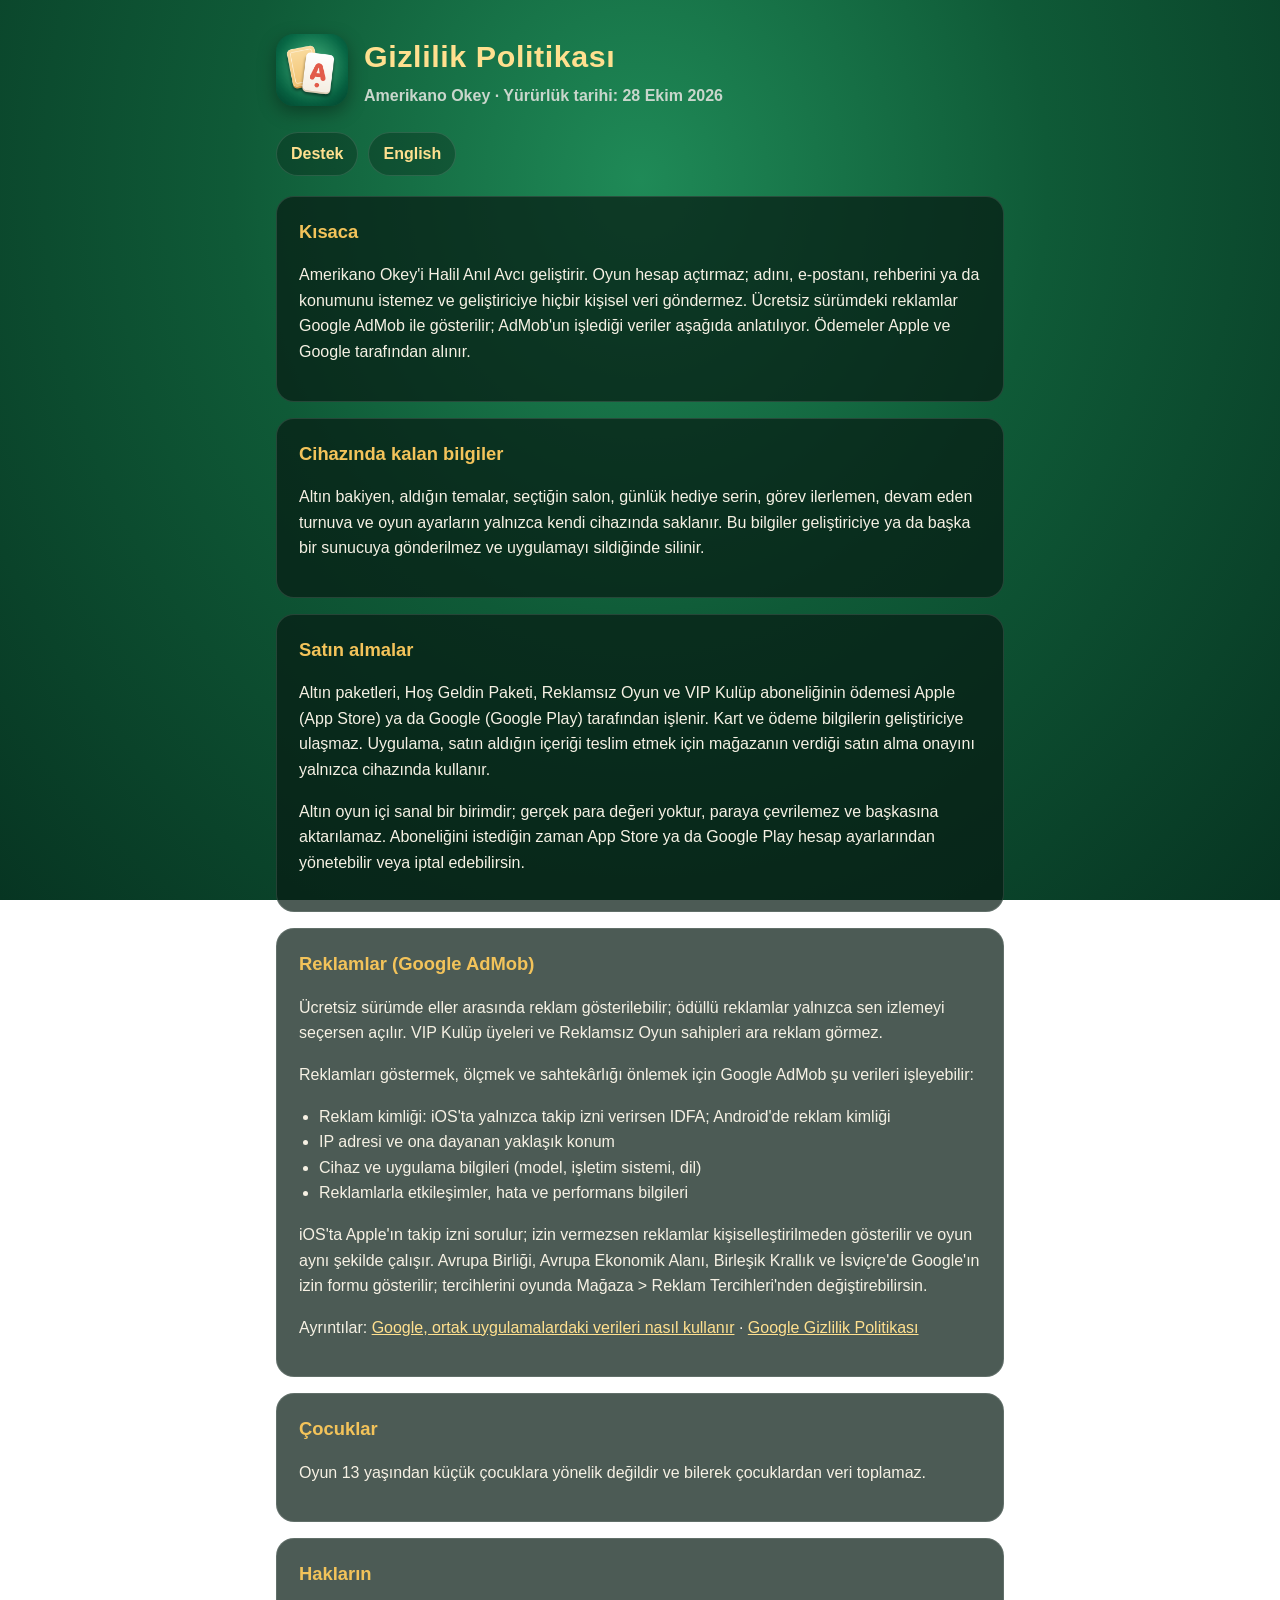
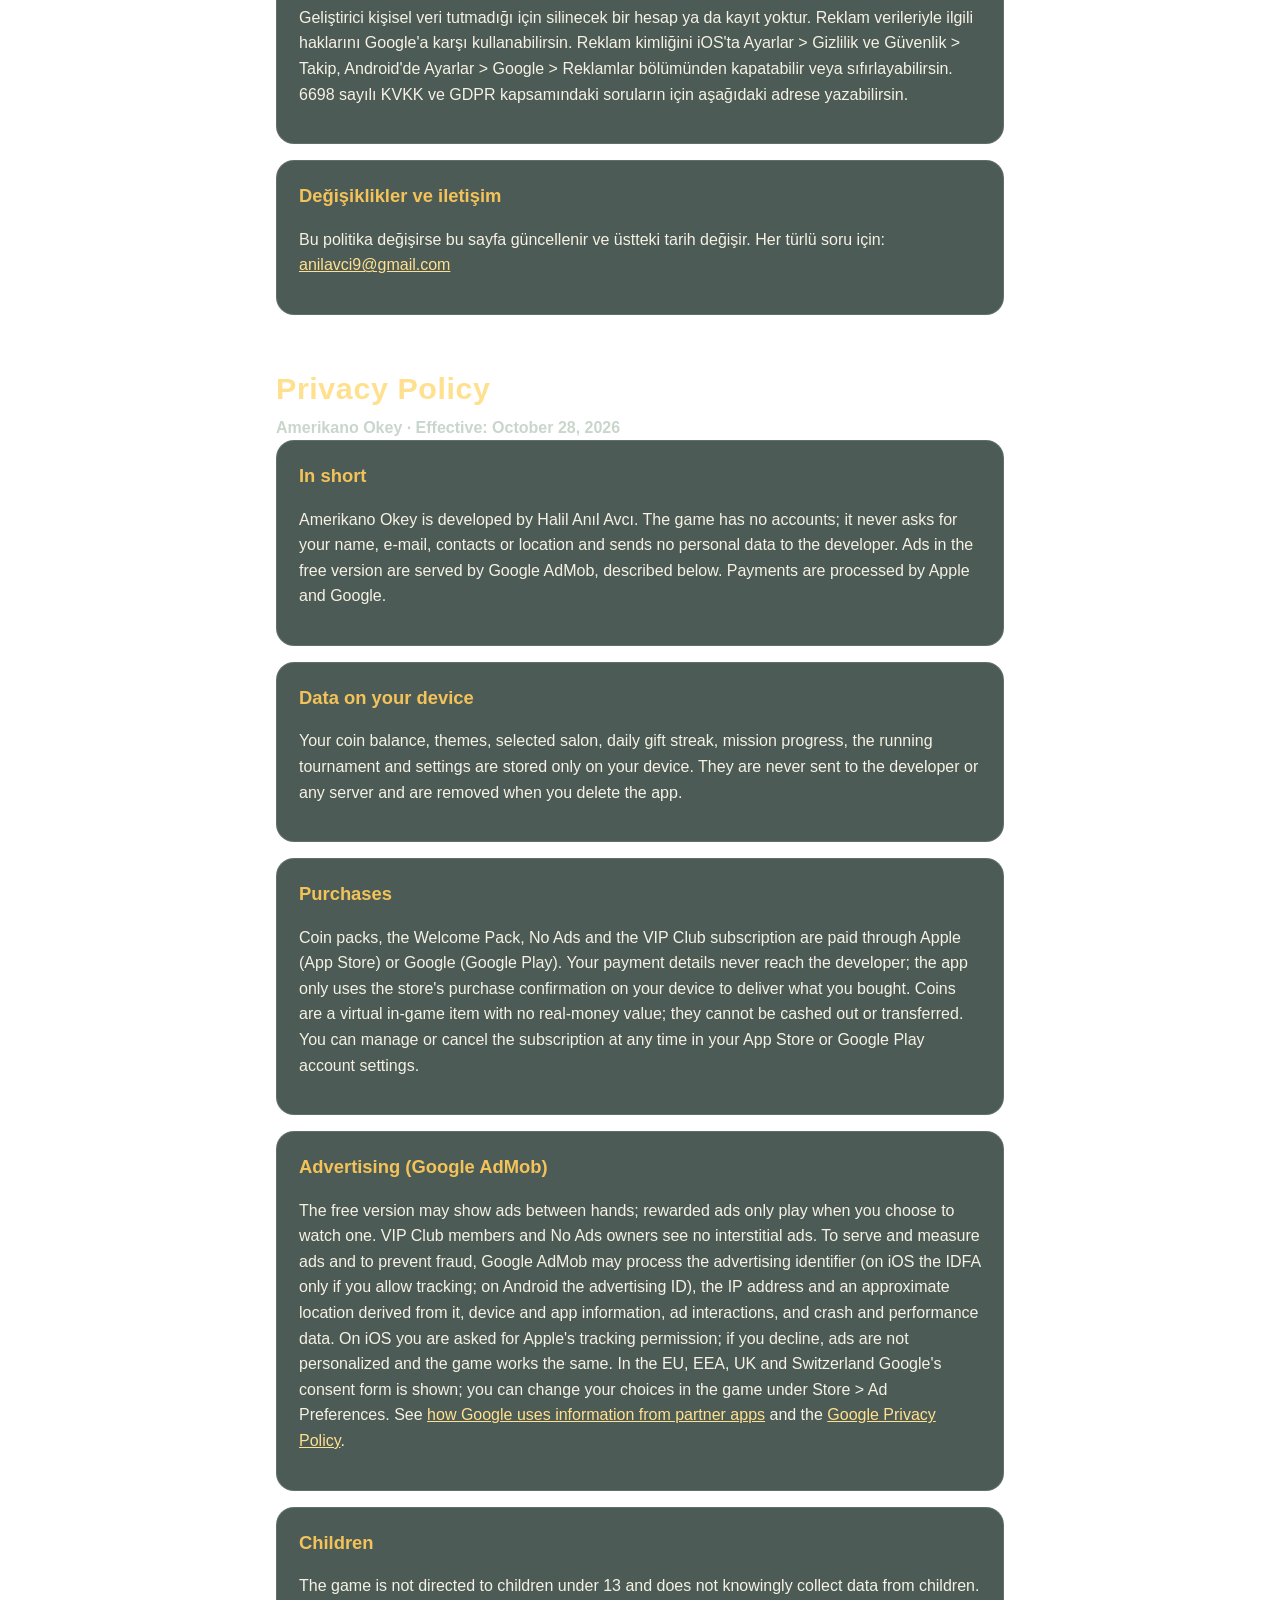
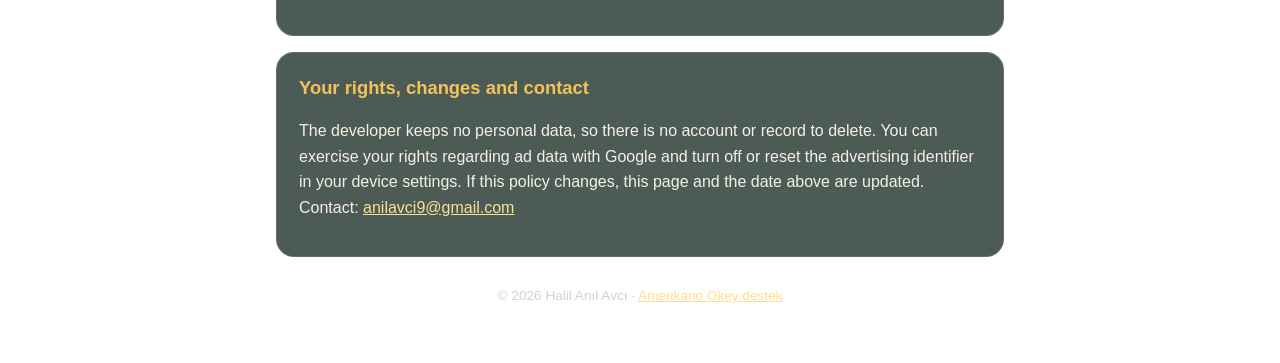
==== gizlilik.html @ 2de2b4db "Amerikano Okey destek ve gizlilik politikası sayfaları Co-Authored-By: Claude Opus 5.5 <noreply@anth" ====
<!doctype html>
<html lang="tr">
<head>
  <meta charset="utf-8">
  <meta name="viewport" content="width=device-width, initial-scale=1">
  <title>Amerikano Okey · Gizlilik Politikası</title>
  <meta name="description" content="Amerikano Okey gizlilik politikası: oyun kişisel veri toplamaz; reklamlar Google AdMob ile, ödemeler Apple ve Google ile.">
  <link rel="icon" href="icon.png">
  <link rel="stylesheet" href="style.css">
</head>
<body>
<main>
  <header>
    <img src="icon.png" alt="Amerikano Okey simgesi">
    <div>
      <h1>Gizlilik Politikası</h1>
      <p class="subtitle">Amerikano Okey · Yürürlük tarihi: 28 Ekim 2026</p>
    </div>
  </header>
  <nav>
    <a href="index.html">Destek</a>
    <a href="#english">English</a>
  </nav>

  <section>
    <h2>Kısaca</h2>
    <p>Amerikano Okey'i Halil Anıl Avcı geliştirir. Oyun hesap açtırmaz; adını, e-postanı, rehberini ya da konumunu istemez ve geliştiriciye hiçbir kişisel veri göndermez. Ücretsiz sürümdeki reklamlar Google AdMob ile gösterilir; AdMob'un işlediği veriler aşağıda anlatılıyor. Ödemeler Apple ve Google tarafından alınır.</p>
  </section>

  <section>
    <h2>Cihazında kalan bilgiler</h2>
    <p>Altın bakiyen, aldığın temalar, seçtiğin salon, günlük hediye serin, görev ilerlemen, devam eden turnuva ve oyun ayarların yalnızca kendi cihazında saklanır. Bu bilgiler geliştiriciye ya da başka bir sunucuya gönderilmez ve uygulamayı sildiğinde silinir.</p>
  </section>

  <section>
    <h2>Satın almalar</h2>
    <p>Altın paketleri, Hoş Geldin Paketi, Reklamsız Oyun ve VIP Kulüp aboneliğinin ödemesi Apple (App Store) ya da Google (Google Play) tarafından işlenir. Kart ve ödeme bilgilerin geliştiriciye ulaşmaz. Uygulama, satın aldığın içeriği teslim etmek için mağazanın verdiği satın alma onayını yalnızca cihazında kullanır.</p>
    <p>Altın oyun içi sanal bir birimdir; gerçek para değeri yoktur, paraya çevrilemez ve başkasına aktarılamaz. Aboneliğini istediğin zaman App Store ya da Google Play hesap ayarlarından yönetebilir veya iptal edebilirsin.</p>
  </section>

  <section>
    <h2>Reklamlar (Google AdMob)</h2>
    <p>Ücretsiz sürümde eller arasında reklam gösterilebilir; ödüllü reklamlar yalnızca sen izlemeyi seçersen açılır. VIP Kulüp üyeleri ve Reklamsız Oyun sahipleri ara reklam görmez.</p>
    <p>Reklamları göstermek, ölçmek ve sahtekârlığı önlemek için Google AdMob şu verileri işleyebilir:</p>
    <ul>
      <li>Reklam kimliği: iOS'ta yalnızca takip izni verirsen IDFA; Android'de reklam kimliği</li>
      <li>IP adresi ve ona dayanan yaklaşık konum</li>
      <li>Cihaz ve uygulama bilgileri (model, işletim sistemi, dil)</li>
      <li>Reklamlarla etkileşimler, hata ve performans bilgileri</li>
    </ul>
    <p>iOS'ta Apple'ın takip izni sorulur; izin vermezsen reklamlar kişiselleştirilmeden gösterilir ve oyun aynı şekilde çalışır. Avrupa Birliği, Avrupa Ekonomik Alanı, Birleşik Krallık ve İsviçre'de Google'ın izin formu gösterilir; tercihlerini oyunda Mağaza &gt; Reklam Tercihleri'nden değiştirebilirsin.</p>
    <p>Ayrıntılar: <a href="https://policies.google.com/technologies/partner-sites">Google, ortak uygulamalardaki verileri nasıl kullanır</a> · <a href="https://policies.google.com/privacy">Google Gizlilik Politikası</a></p>
  </section>

  <section>
    <h2>Çocuklar</h2>
    <p>Oyun 13 yaşından küçük çocuklara yönelik değildir ve bilerek çocuklardan veri toplamaz.</p>
  </section>

  <section>
    <h2>Hakların</h2>
    <p>Geliştirici kişisel veri tutmadığı için silinecek bir hesap ya da kayıt yoktur. Reklam verileriyle ilgili haklarını Google'a karşı kullanabilirsin. Reklam kimliğini iOS'ta Ayarlar &gt; Gizlilik ve Güvenlik &gt; Takip, Android'de Ayarlar &gt; Google &gt; Reklamlar bölümünden kapatabilir veya sıfırlayabilirsin. 6698 sayılı KVKK ve GDPR kapsamındaki soruların için aşağıdaki adrese yazabilirsin.</p>
  </section>

  <section>
    <h2>Değişiklikler ve iletişim</h2>
    <p>Bu politika değişirse bu sayfa güncellenir ve üstteki tarih değişir. Her türlü soru için: <a href="mailto:anilavci9@gmail.com">anilavci9@gmail.com</a></p>
  </section>

  <div class="lang" id="english">
    <h1>Privacy Policy</h1>
    <p class="subtitle">Amerikano Okey · Effective: October 28, 2026</p>

    <section>
      <h2>In short</h2>
      <p>Amerikano Okey is developed by Halil Anıl Avcı. The game has no accounts; it never asks for your name, e-mail, contacts or location and sends no personal data to the developer. Ads in the free version are served by Google AdMob, described below. Payments are processed by Apple and Google.</p>
    </section>
    <section>
      <h2>Data on your device</h2>
      <p>Your coin balance, themes, selected salon, daily gift streak, mission progress, the running tournament and settings are stored only on your device. They are never sent to the developer or any server and are removed when you delete the app.</p>
    </section>
    <section>
      <h2>Purchases</h2>
      <p>Coin packs, the Welcome Pack, No Ads and the VIP Club subscription are paid through Apple (App Store) or Google (Google Play). Your payment details never reach the developer; the app only uses the store's purchase confirmation on your device to deliver what you bought. Coins are a virtual in-game item with no real-money value; they cannot be cashed out or transferred. You can manage or cancel the subscription at any time in your App Store or Google Play account settings.</p>
    </section>
    <section>
      <h2>Advertising (Google AdMob)</h2>
      <p>The free version may show ads between hands; rewarded ads only play when you choose to watch one. VIP Club members and No Ads owners see no interstitial ads. To serve and measure ads and to prevent fraud, Google AdMob may process the advertising identifier (on iOS the IDFA only if you allow tracking; on Android the advertising ID), the IP address and an approximate location derived from it, device and app information, ad interactions, and crash and performance data. On iOS you are asked for Apple's tracking permission; if you decline, ads are not personalized and the game works the same. In the EU, EEA, UK and Switzerland Google's consent form is shown; you can change your choices in the game under Store &gt; Ad Preferences. See <a href="https://policies.google.com/technologies/partner-sites">how Google uses information from partner apps</a> and the <a href="https://policies.google.com/privacy">Google Privacy Policy</a>.</p>
    </section>
    <section>
      <h2>Children</h2>
      <p>The game is not directed to children under 13 and does not knowingly collect data from children.</p>
    </section>
    <section>
      <h2>Your rights, changes and contact</h2>
      <p>The developer keeps no personal data, so there is no account or record to delete. You can exercise your rights regarding ad data with Google and turn off or reset the advertising identifier in your device settings. If this policy changes, this page and the date above are updated. Contact: <a href="mailto:anilavci9@gmail.com">anilavci9@gmail.com</a></p>
    </section>
  </div>

  <footer>© 2026 Halil Anıl Avcı · <a href="index.html">Amerikano Okey destek</a></footer>
</main>
</body>
</html>
---- style.css ----
:root {
  --felt: #0f5a37;
  --felt-deep: #073522;
  --panel: rgba(8, 28, 20, 0.72);
  --line: rgba(255, 255, 255, 0.12);
  --text: #f6f1e4;
  --muted: #c9d6cc;
  --gold: #f3c35a;
  --gold-light: #ffe08f;
}

* { box-sizing: border-box; }

body {
  margin: 0;
  min-height: 100vh;
  font-family: "Nunito", -apple-system, BlinkMacSystemFont, "Segoe UI", Roboto, sans-serif;
  color: var(--text);
  background: radial-gradient(ellipse at 50% 20%, #1f8a57 0%, var(--felt) 45%, var(--felt-deep) 100%) fixed;
  line-height: 1.6;
}

main {
  max-width: 760px;
  margin: 0 auto;
  padding: 32px 16px 56px;
}

header {
  display: flex;
  align-items: center;
  gap: 16px;
  margin-bottom: 24px;
}

header img {
  width: 72px;
  height: 72px;
  border-radius: 18px;
  box-shadow: 0 6px 18px rgba(0, 0, 0, 0.35);
}

h1 {
  margin: 0;
  font-size: 1.9rem;
  font-weight: 900;
  color: var(--gold-light);
  letter-spacing: 0.02em;
}

.subtitle {
  margin: 2px 0 0;
  color: var(--muted);
  font-weight: 600;
}

section {
  background: var(--panel);
  border: 1px solid var(--line);
  border-radius: 18px;
  padding: 20px 22px;
  margin-bottom: 16px;
}

h2 {
  margin: 0 0 8px;
  font-size: 1.15rem;
  font-weight: 800;
  color: var(--gold);
}

h3 {
  margin: 16px 0 4px;
  font-size: 1rem;
  font-weight: 800;
}

p, li { color: var(--text); }
.muted { color: var(--muted); font-size: 0.92rem; }
ul { padding-left: 20px; margin: 6px 0; }

a { color: var(--gold-light); }
a:hover { color: #fff; }

nav {
  display: flex;
  flex-wrap: wrap;
  gap: 10px;
  margin: 8px 0 20px;
}

nav a {
  text-decoration: none;
  font-weight: 800;
  padding: 8px 14px;
  border-radius: 999px;
  border: 1px solid var(--line);
  background: rgba(0, 0, 0, 0.25);
}

.lang {
  border-top: 1px solid var(--line);
  margin-top: 28px;
  padding-top: 20px;
}

footer {
  text-align: center;
  color: var(--muted);
  font-size: 0.85rem;
  margin-top: 28px;
}
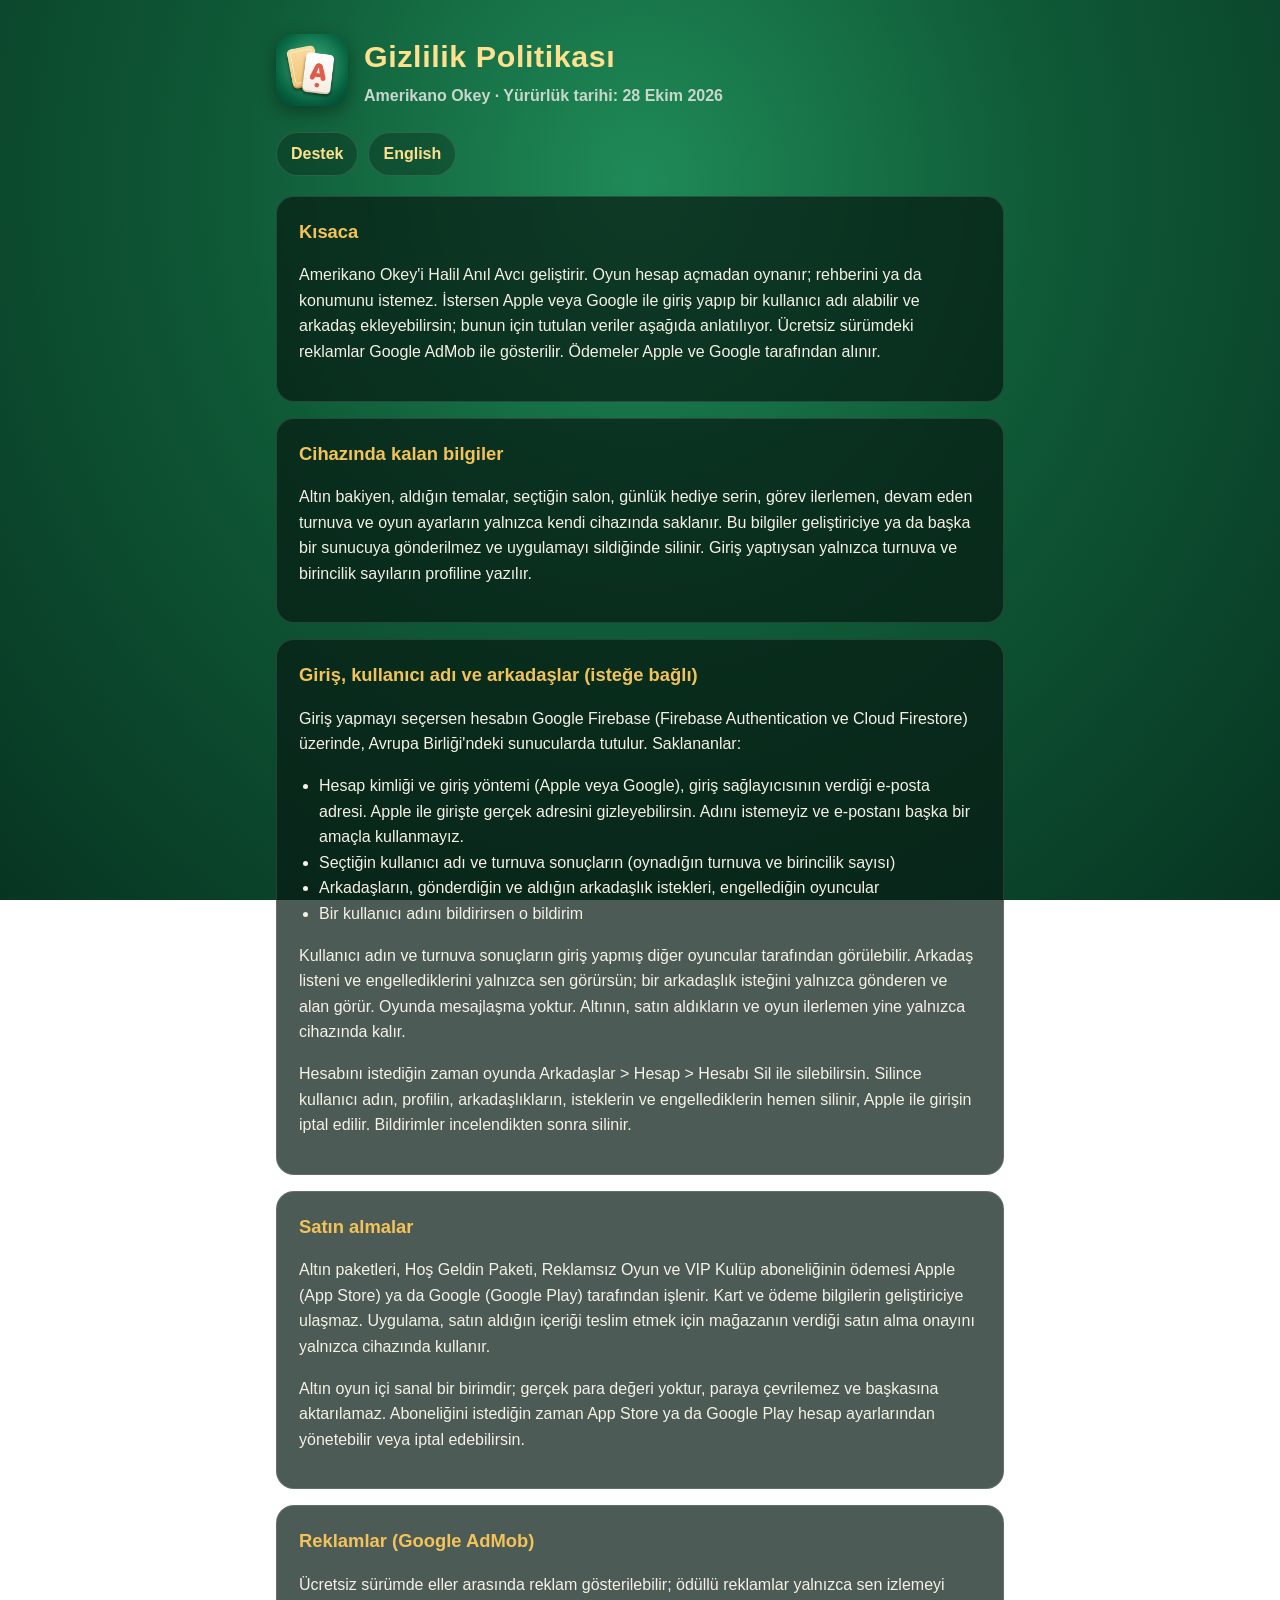
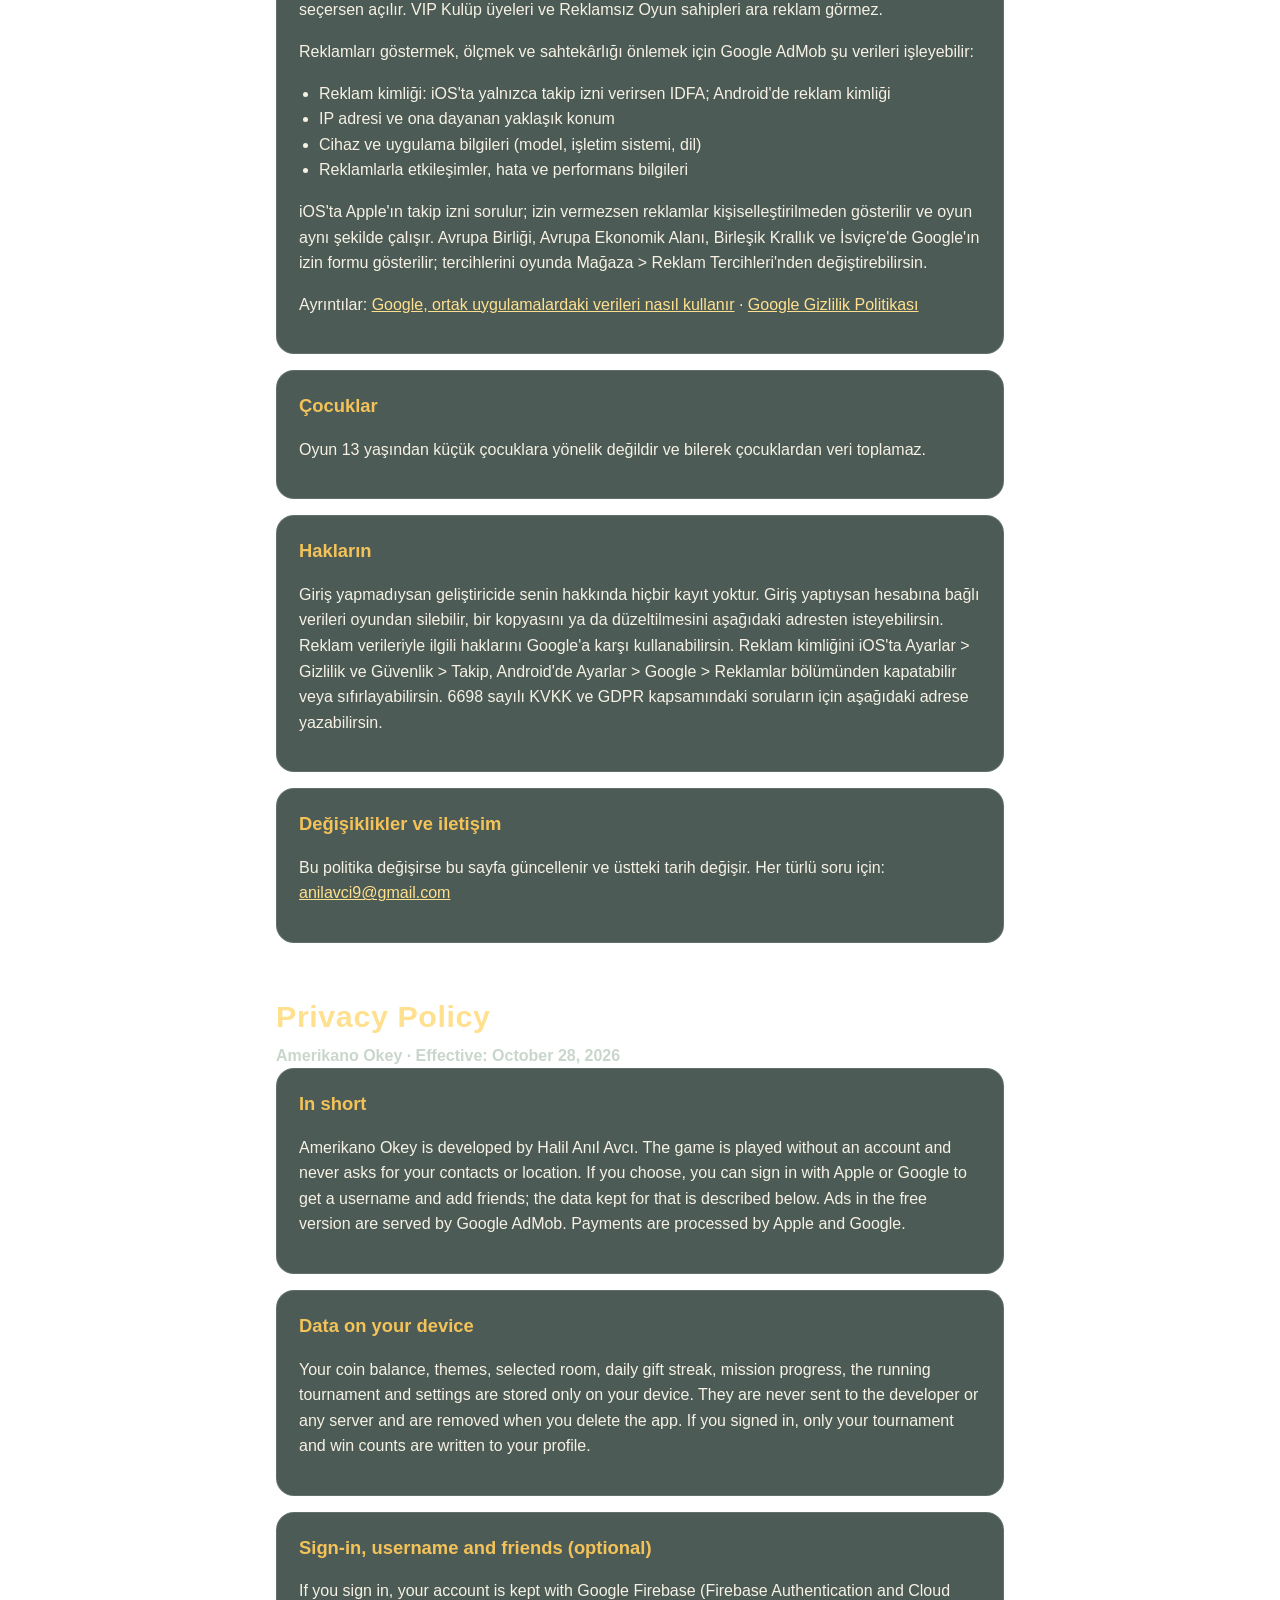
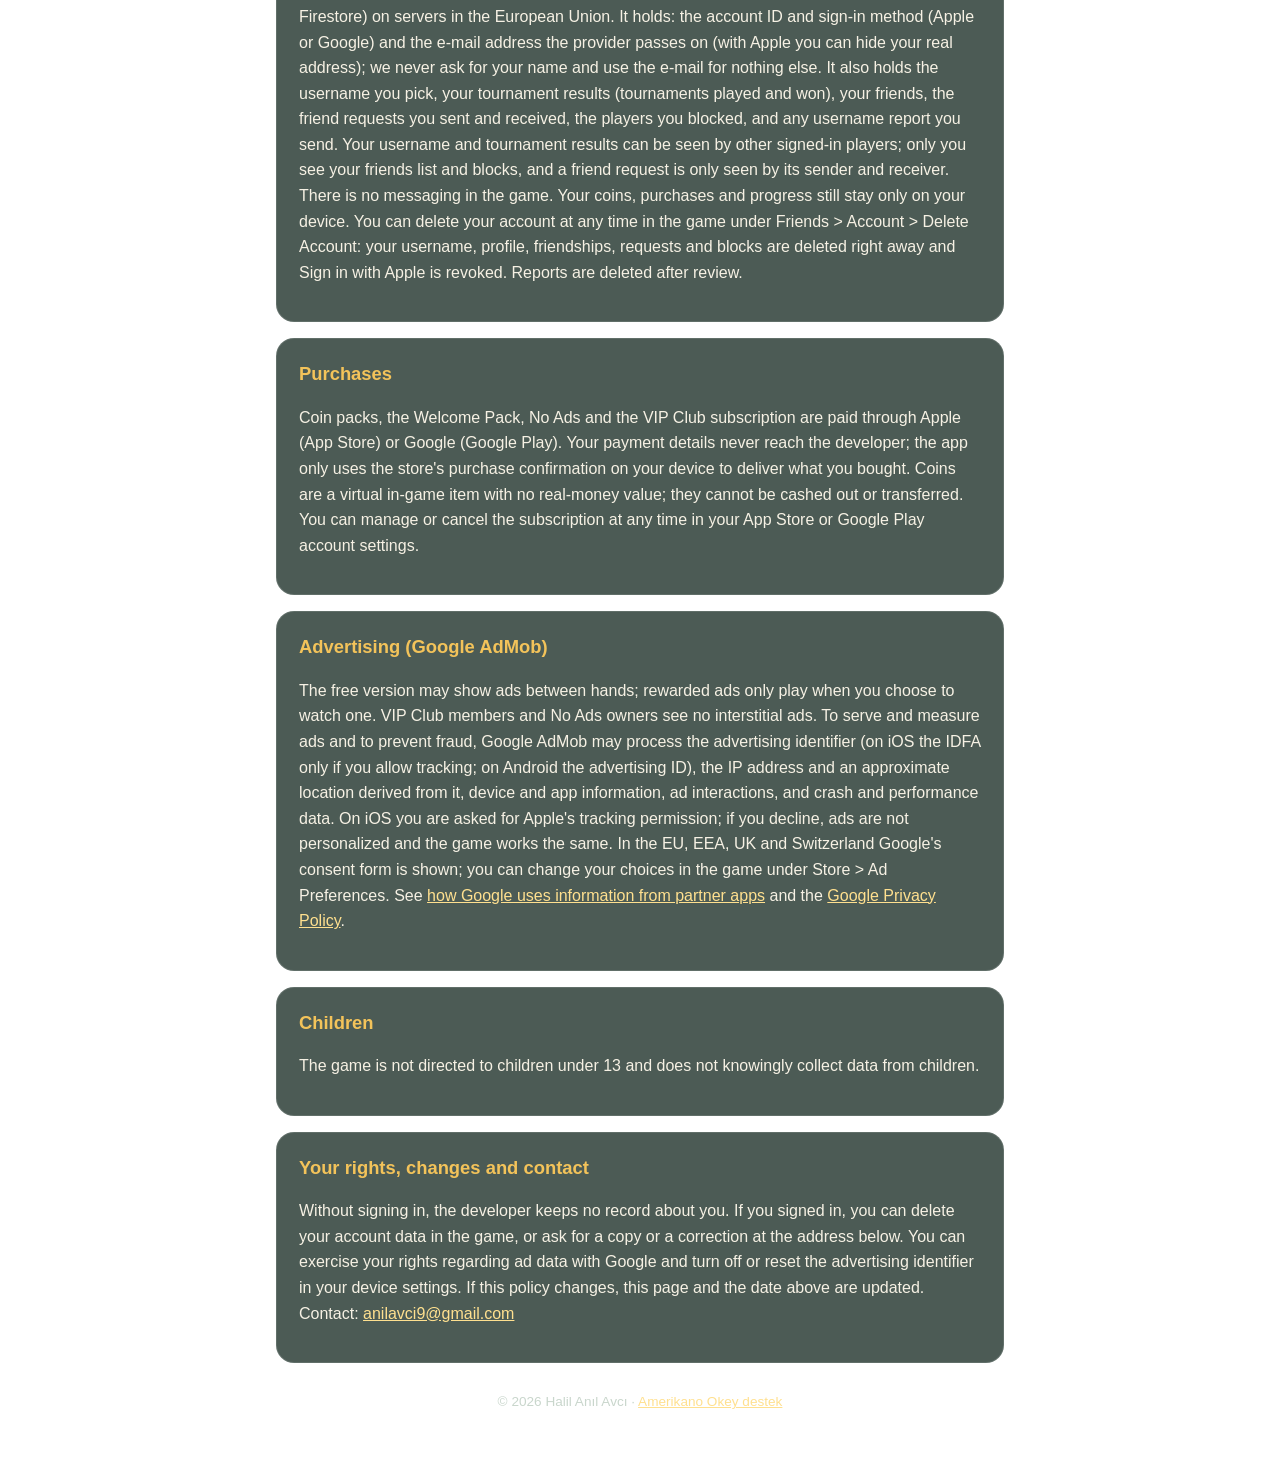
==== commit 8d69151a: "Describe optional sign-in, usernames and friends The game now offers optional Apple/Google sign-in f" ====
--- a/gizlilik.html
+++ b/gizlilik.html
@@ -4,7 +4,7 @@
   <meta charset="utf-8">
   <meta name="viewport" content="width=device-width, initial-scale=1">
   <title>Amerikano Okey · Gizlilik Politikası</title>
-  <meta name="description" content="Amerikano Okey gizlilik politikası: oyun kişisel veri toplamaz; reklamlar Google AdMob ile, ödemeler Apple ve Google ile.">
+  <meta name="description" content="Amerikano Okey gizlilik politikası: oyun hesapsız oynanır; isteğe bağlı giriş, kullanıcı adı ve arkadaş listesi Google Firebase ile; reklamlar Google AdMob ile, ödemeler Apple ve Google ile.">
   <link rel="icon" href="icon.png">
   <link rel="stylesheet" href="style.css">
 </head>
@@ -24,12 +24,25 @@
 
   <section>
     <h2>Kısaca</h2>
-    <p>Amerikano Okey'i Halil Anıl Avcı geliştirir. Oyun hesap açtırmaz; adını, e-postanı, rehberini ya da konumunu istemez ve geliştiriciye hiçbir kişisel veri göndermez. Ücretsiz sürümdeki reklamlar Google AdMob ile gösterilir; AdMob'un işlediği veriler aşağıda anlatılıyor. Ödemeler Apple ve Google tarafından alınır.</p>
+    <p>Amerikano Okey'i Halil Anıl Avcı geliştirir. Oyun hesap açmadan oynanır; rehberini ya da konumunu istemez. İstersen Apple veya Google ile giriş yapıp bir kullanıcı adı alabilir ve arkadaş ekleyebilirsin; bunun için tutulan veriler aşağıda anlatılıyor. Ücretsiz sürümdeki reklamlar Google AdMob ile gösterilir. Ödemeler Apple ve Google tarafından alınır.</p>
   </section>
 
   <section>
     <h2>Cihazında kalan bilgiler</h2>
-    <p>Altın bakiyen, aldığın temalar, seçtiğin salon, günlük hediye serin, görev ilerlemen, devam eden turnuva ve oyun ayarların yalnızca kendi cihazında saklanır. Bu bilgiler geliştiriciye ya da başka bir sunucuya gönderilmez ve uygulamayı sildiğinde silinir.</p>
+    <p>Altın bakiyen, aldığın temalar, seçtiğin salon, günlük hediye serin, görev ilerlemen, devam eden turnuva ve oyun ayarların yalnızca kendi cihazında saklanır. Bu bilgiler geliştiriciye ya da başka bir sunucuya gönderilmez ve uygulamayı sildiğinde silinir. Giriş yaptıysan yalnızca turnuva ve birincilik sayıların profiline yazılır.</p>
+  </section>
+
+  <section>
+    <h2>Giriş, kullanıcı adı ve arkadaşlar (isteğe bağlı)</h2>
+    <p>Giriş yapmayı seçersen hesabın Google Firebase (Firebase Authentication ve Cloud Firestore) üzerinde, Avrupa Birliği'ndeki sunucularda tutulur. Saklananlar:</p>
+    <ul>
+      <li>Hesap kimliği ve giriş yöntemi (Apple veya Google), giriş sağlayıcısının verdiği e-posta adresi. Apple ile girişte gerçek adresini gizleyebilirsin. Adını istemeyiz ve e-postanı başka bir amaçla kullanmayız.</li>
+      <li>Seçtiğin kullanıcı adı ve turnuva sonuçların (oynadığın turnuva ve birincilik sayısı)</li>
+      <li>Arkadaşların, gönderdiğin ve aldığın arkadaşlık istekleri, engellediğin oyuncular</li>
+      <li>Bir kullanıcı adını bildirirsen o bildirim</li>
+    </ul>
+    <p>Kullanıcı adın ve turnuva sonuçların giriş yapmış diğer oyuncular tarafından görülebilir. Arkadaş listeni ve engellediklerini yalnızca sen görürsün; bir arkadaşlık isteğini yalnızca gönderen ve alan görür. Oyunda mesajlaşma yoktur. Altının, satın aldıkların ve oyun ilerlemen yine yalnızca cihazında kalır.</p>
+    <p>Hesabını istediğin zaman oyunda Arkadaşlar &gt; Hesap &gt; Hesabı Sil ile silebilirsin. Silince kullanıcı adın, profilin, arkadaşlıkların, isteklerin ve engellediklerin hemen silinir, Apple ile girişin iptal edilir. Bildirimler incelendikten sonra silinir.</p>
   </section>
 
   <section>
@@ -59,7 +72,7 @@
 
   <section>
     <h2>Hakların</h2>
-    <p>Geliştirici kişisel veri tutmadığı için silinecek bir hesap ya da kayıt yoktur. Reklam verileriyle ilgili haklarını Google'a karşı kullanabilirsin. Reklam kimliğini iOS'ta Ayarlar &gt; Gizlilik ve Güvenlik &gt; Takip, Android'de Ayarlar &gt; Google &gt; Reklamlar bölümünden kapatabilir veya sıfırlayabilirsin. 6698 sayılı KVKK ve GDPR kapsamındaki soruların için aşağıdaki adrese yazabilirsin.</p>
+    <p>Giriş yapmadıysan geliştiricide senin hakkında hiçbir kayıt yoktur. Giriş yaptıysan hesabına bağlı verileri oyundan silebilir, bir kopyasını ya da düzeltilmesini aşağıdaki adresten isteyebilirsin. Reklam verileriyle ilgili haklarını Google'a karşı kullanabilirsin. Reklam kimliğini iOS'ta Ayarlar &gt; Gizlilik ve Güvenlik &gt; Takip, Android'de Ayarlar &gt; Google &gt; Reklamlar bölümünden kapatabilir veya sıfırlayabilirsin. 6698 sayılı KVKK ve GDPR kapsamındaki soruların için aşağıdaki adrese yazabilirsin.</p>
   </section>
 
   <section>
@@ -73,11 +86,15 @@
 
     <section>
       <h2>In short</h2>
-      <p>Amerikano Okey is developed by Halil Anıl Avcı. The game has no accounts; it never asks for your name, e-mail, contacts or location and sends no personal data to the developer. Ads in the free version are served by Google AdMob, described below. Payments are processed by Apple and Google.</p>
+      <p>Amerikano Okey is developed by Halil Anıl Avcı. The game is played without an account and never asks for your contacts or location. If you choose, you can sign in with Apple or Google to get a username and add friends; the data kept for that is described below. Ads in the free version are served by Google AdMob. Payments are processed by Apple and Google.</p>
     </section>
     <section>
       <h2>Data on your device</h2>
-      <p>Your coin balance, themes, selected salon, daily gift streak, mission progress, the running tournament and settings are stored only on your device. They are never sent to the developer or any server and are removed when you delete the app.</p>
+      <p>Your coin balance, themes, selected room, daily gift streak, mission progress, the running tournament and settings are stored only on your device. They are never sent to the developer or any server and are removed when you delete the app. If you signed in, only your tournament and win counts are written to your profile.</p>
+    </section>
+    <section>
+      <h2>Sign-in, username and friends (optional)</h2>
+      <p>If you sign in, your account is kept with Google Firebase (Firebase Authentication and Cloud Firestore) on servers in the European Union. It holds: the account ID and sign-in method (Apple or Google) and the e-mail address the provider passes on (with Apple you can hide your real address); we never ask for your name and use the e-mail for nothing else. It also holds the username you pick, your tournament results (tournaments played and won), your friends, the friend requests you sent and received, the players you blocked, and any username report you send. Your username and tournament results can be seen by other signed-in players; only you see your friends list and blocks, and a friend request is only seen by its sender and receiver. There is no messaging in the game. Your coins, purchases and progress still stay only on your device. You can delete your account at any time in the game under Friends &gt; Account &gt; Delete Account: your username, profile, friendships, requests and blocks are deleted right away and Sign in with Apple is revoked. Reports are deleted after review.</p>
     </section>
     <section>
       <h2>Purchases</h2>
@@ -93,7 +110,7 @@
     </section>
     <section>
       <h2>Your rights, changes and contact</h2>
-      <p>The developer keeps no personal data, so there is no account or record to delete. You can exercise your rights regarding ad data with Google and turn off or reset the advertising identifier in your device settings. If this policy changes, this page and the date above are updated. Contact: <a href="mailto:anilavci9@gmail.com">anilavci9@gmail.com</a></p>
+      <p>Without signing in, the developer keeps no record about you. If you signed in, you can delete your account data in the game, or ask for a copy or a correction at the address below. You can exercise your rights regarding ad data with Google and turn off or reset the advertising identifier in your device settings. If this policy changes, this page and the date above are updated. Contact: <a href="mailto:anilavci9@gmail.com">anilavci9@gmail.com</a></p>
     </section>
   </div>
 
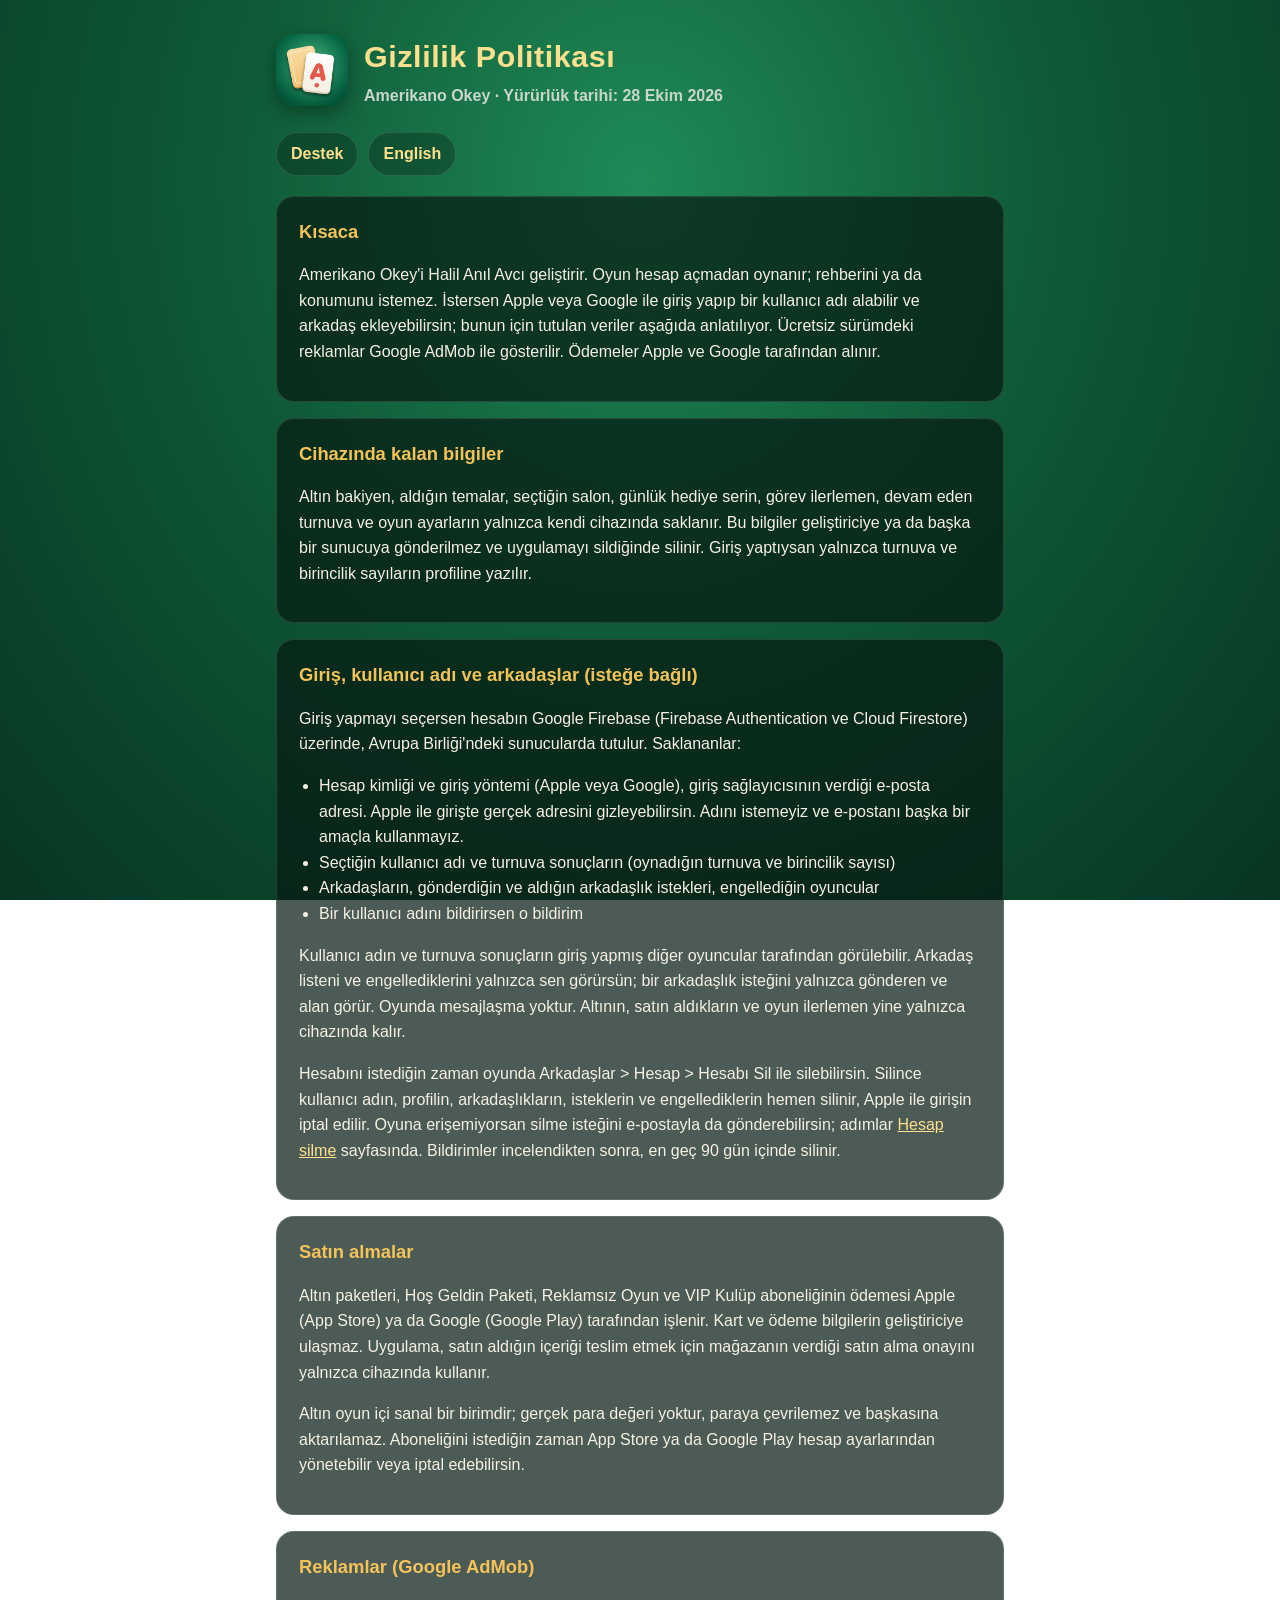
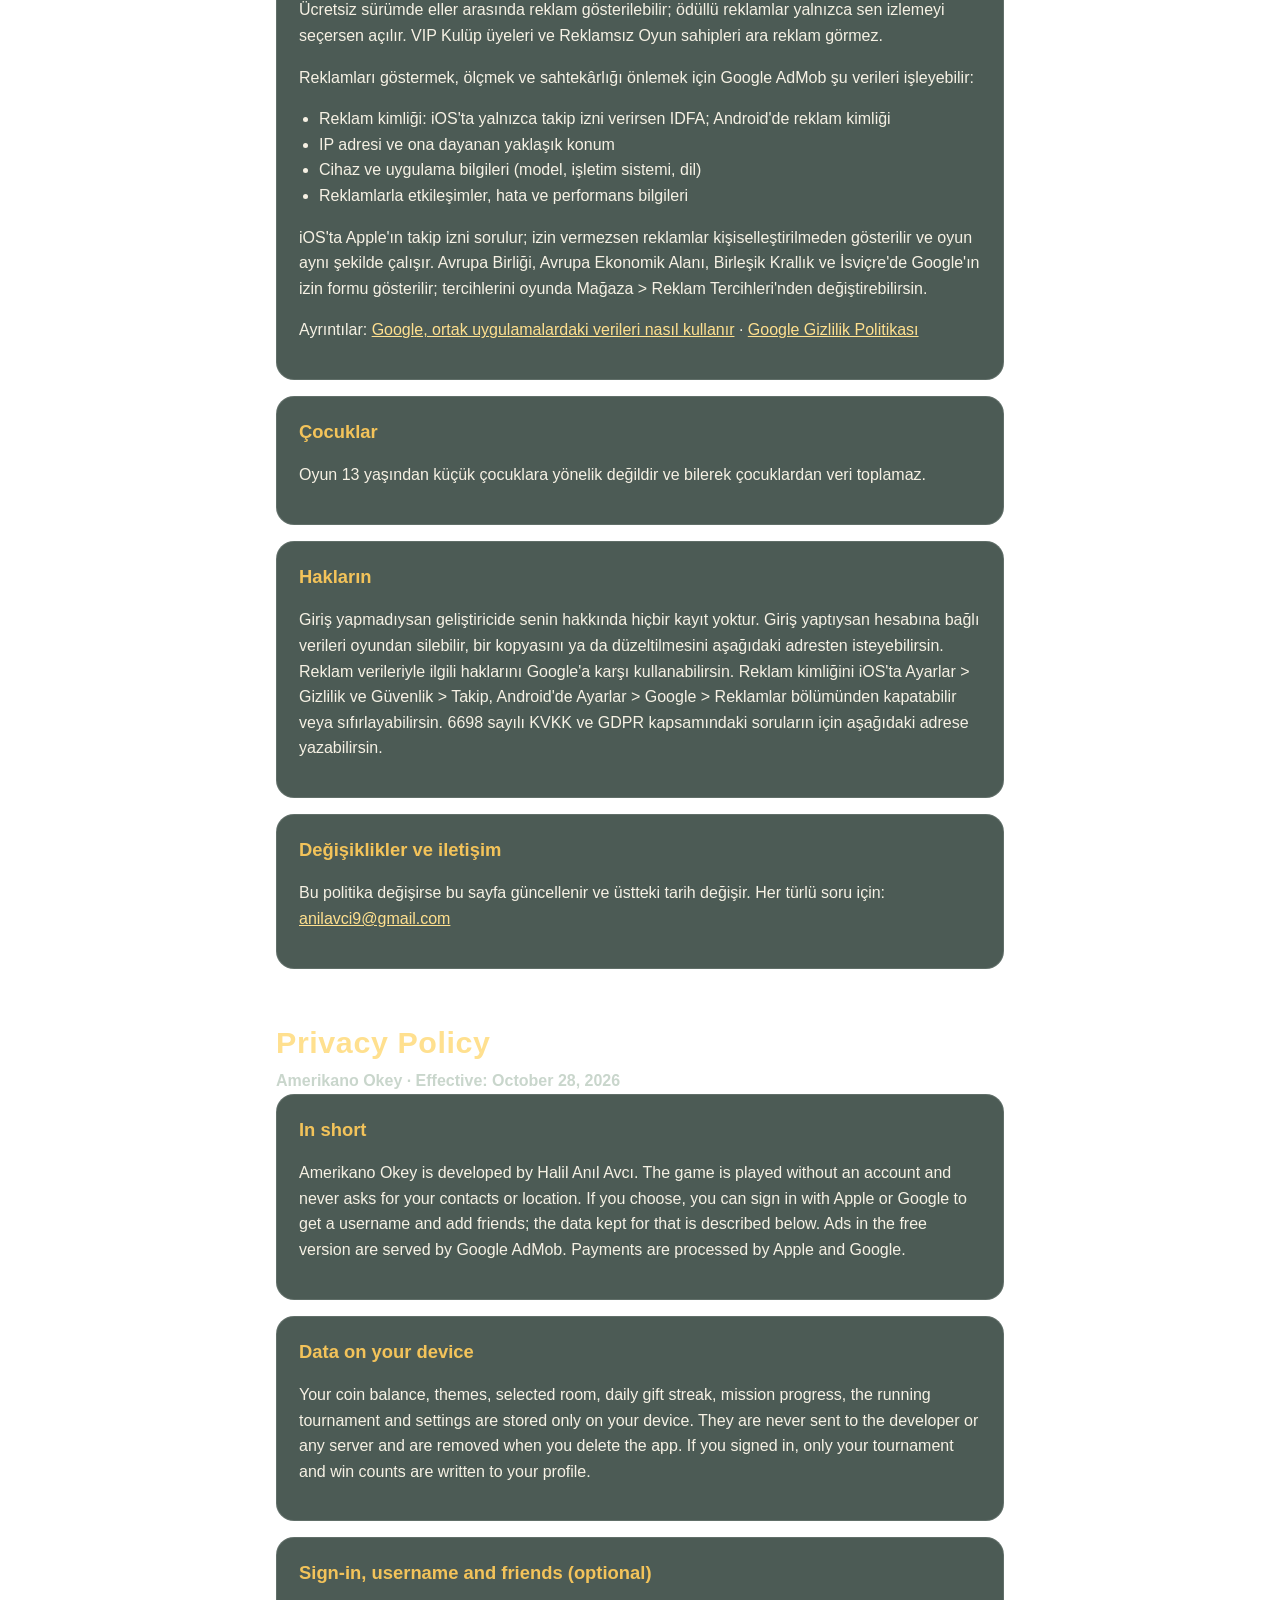
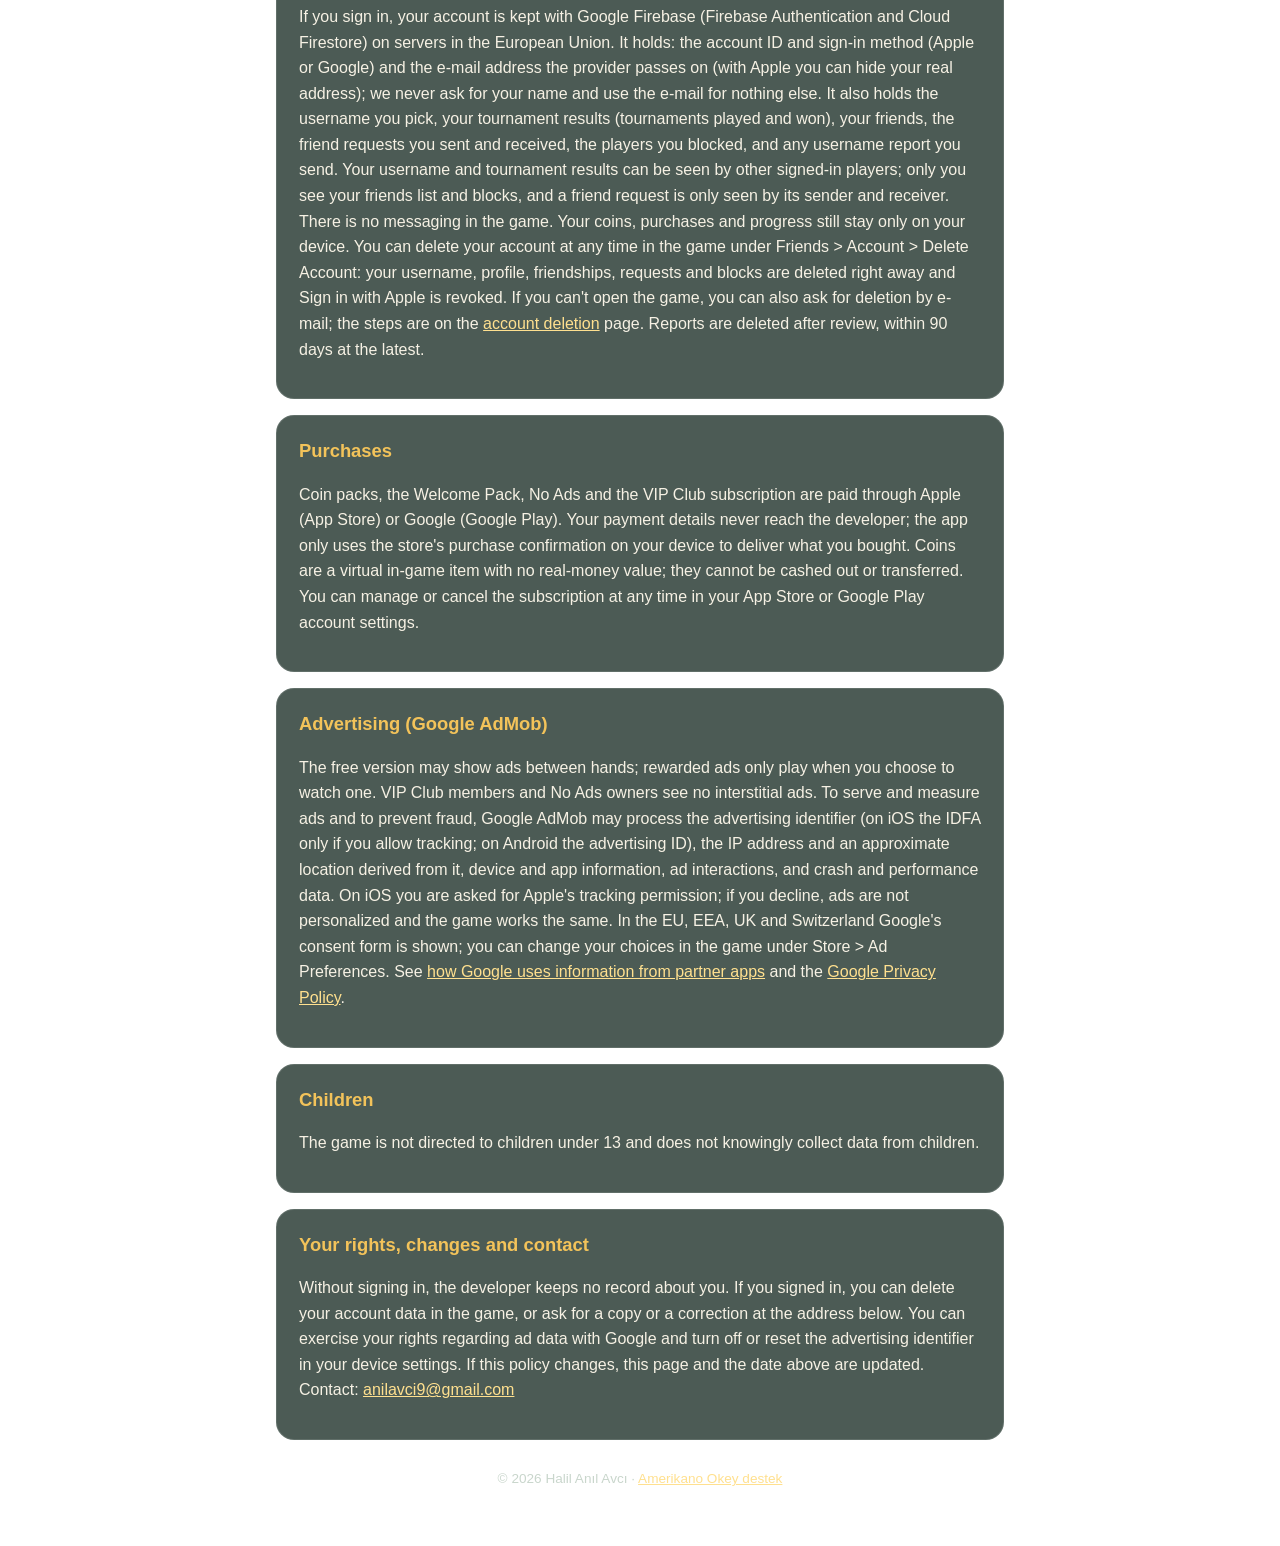
==== commit ced40cde: "Add an account deletion page Google Play asks apps with sign-in for a web page where players can ask" ====
--- a/gizlilik.html
+++ b/gizlilik.html
@@ -42,7 +42,7 @@
       <li>Bir kullanıcı adını bildirirsen o bildirim</li>
     </ul>
     <p>Kullanıcı adın ve turnuva sonuçların giriş yapmış diğer oyuncular tarafından görülebilir. Arkadaş listeni ve engellediklerini yalnızca sen görürsün; bir arkadaşlık isteğini yalnızca gönderen ve alan görür. Oyunda mesajlaşma yoktur. Altının, satın aldıkların ve oyun ilerlemen yine yalnızca cihazında kalır.</p>
-    <p>Hesabını istediğin zaman oyunda Arkadaşlar &gt; Hesap &gt; Hesabı Sil ile silebilirsin. Silince kullanıcı adın, profilin, arkadaşlıkların, isteklerin ve engellediklerin hemen silinir, Apple ile girişin iptal edilir. Bildirimler incelendikten sonra silinir.</p>
+    <p>Hesabını istediğin zaman oyunda Arkadaşlar &gt; Hesap &gt; Hesabı Sil ile silebilirsin. Silince kullanıcı adın, profilin, arkadaşlıkların, isteklerin ve engellediklerin hemen silinir, Apple ile girişin iptal edilir. Oyuna erişemiyorsan silme isteğini e-postayla da gönderebilirsin; adımlar <a href="hesap-silme.html">Hesap silme</a> sayfasında. Bildirimler incelendikten sonra, en geç 90 gün içinde silinir.</p>
   </section>
 
   <section>
@@ -94,7 +94,7 @@
     </section>
     <section>
       <h2>Sign-in, username and friends (optional)</h2>
-      <p>If you sign in, your account is kept with Google Firebase (Firebase Authentication and Cloud Firestore) on servers in the European Union. It holds: the account ID and sign-in method (Apple or Google) and the e-mail address the provider passes on (with Apple you can hide your real address); we never ask for your name and use the e-mail for nothing else. It also holds the username you pick, your tournament results (tournaments played and won), your friends, the friend requests you sent and received, the players you blocked, and any username report you send. Your username and tournament results can be seen by other signed-in players; only you see your friends list and blocks, and a friend request is only seen by its sender and receiver. There is no messaging in the game. Your coins, purchases and progress still stay only on your device. You can delete your account at any time in the game under Friends &gt; Account &gt; Delete Account: your username, profile, friendships, requests and blocks are deleted right away and Sign in with Apple is revoked. Reports are deleted after review.</p>
+      <p>If you sign in, your account is kept with Google Firebase (Firebase Authentication and Cloud Firestore) on servers in the European Union. It holds: the account ID and sign-in method (Apple or Google) and the e-mail address the provider passes on (with Apple you can hide your real address); we never ask for your name and use the e-mail for nothing else. It also holds the username you pick, your tournament results (tournaments played and won), your friends, the friend requests you sent and received, the players you blocked, and any username report you send. Your username and tournament results can be seen by other signed-in players; only you see your friends list and blocks, and a friend request is only seen by its sender and receiver. There is no messaging in the game. Your coins, purchases and progress still stay only on your device. You can delete your account at any time in the game under Friends &gt; Account &gt; Delete Account: your username, profile, friendships, requests and blocks are deleted right away and Sign in with Apple is revoked. If you can't open the game, you can also ask for deletion by e-mail; the steps are on the <a href="hesap-silme.html#english">account deletion</a> page. Reports are deleted after review, within 90 days at the latest.</p>
     </section>
     <section>
       <h2>Purchases</h2>
--- a/style.css
+++ b/style.css
@@ -77,7 +77,7 @@
 
 p, li { color: var(--text); }
 .muted { color: var(--muted); font-size: 0.92rem; }
-ul { padding-left: 20px; margin: 6px 0; }
+ul, ol { padding-left: 20px; margin: 6px 0; }
 
 a { color: var(--gold-light); }
 a:hover { color: #fff; }
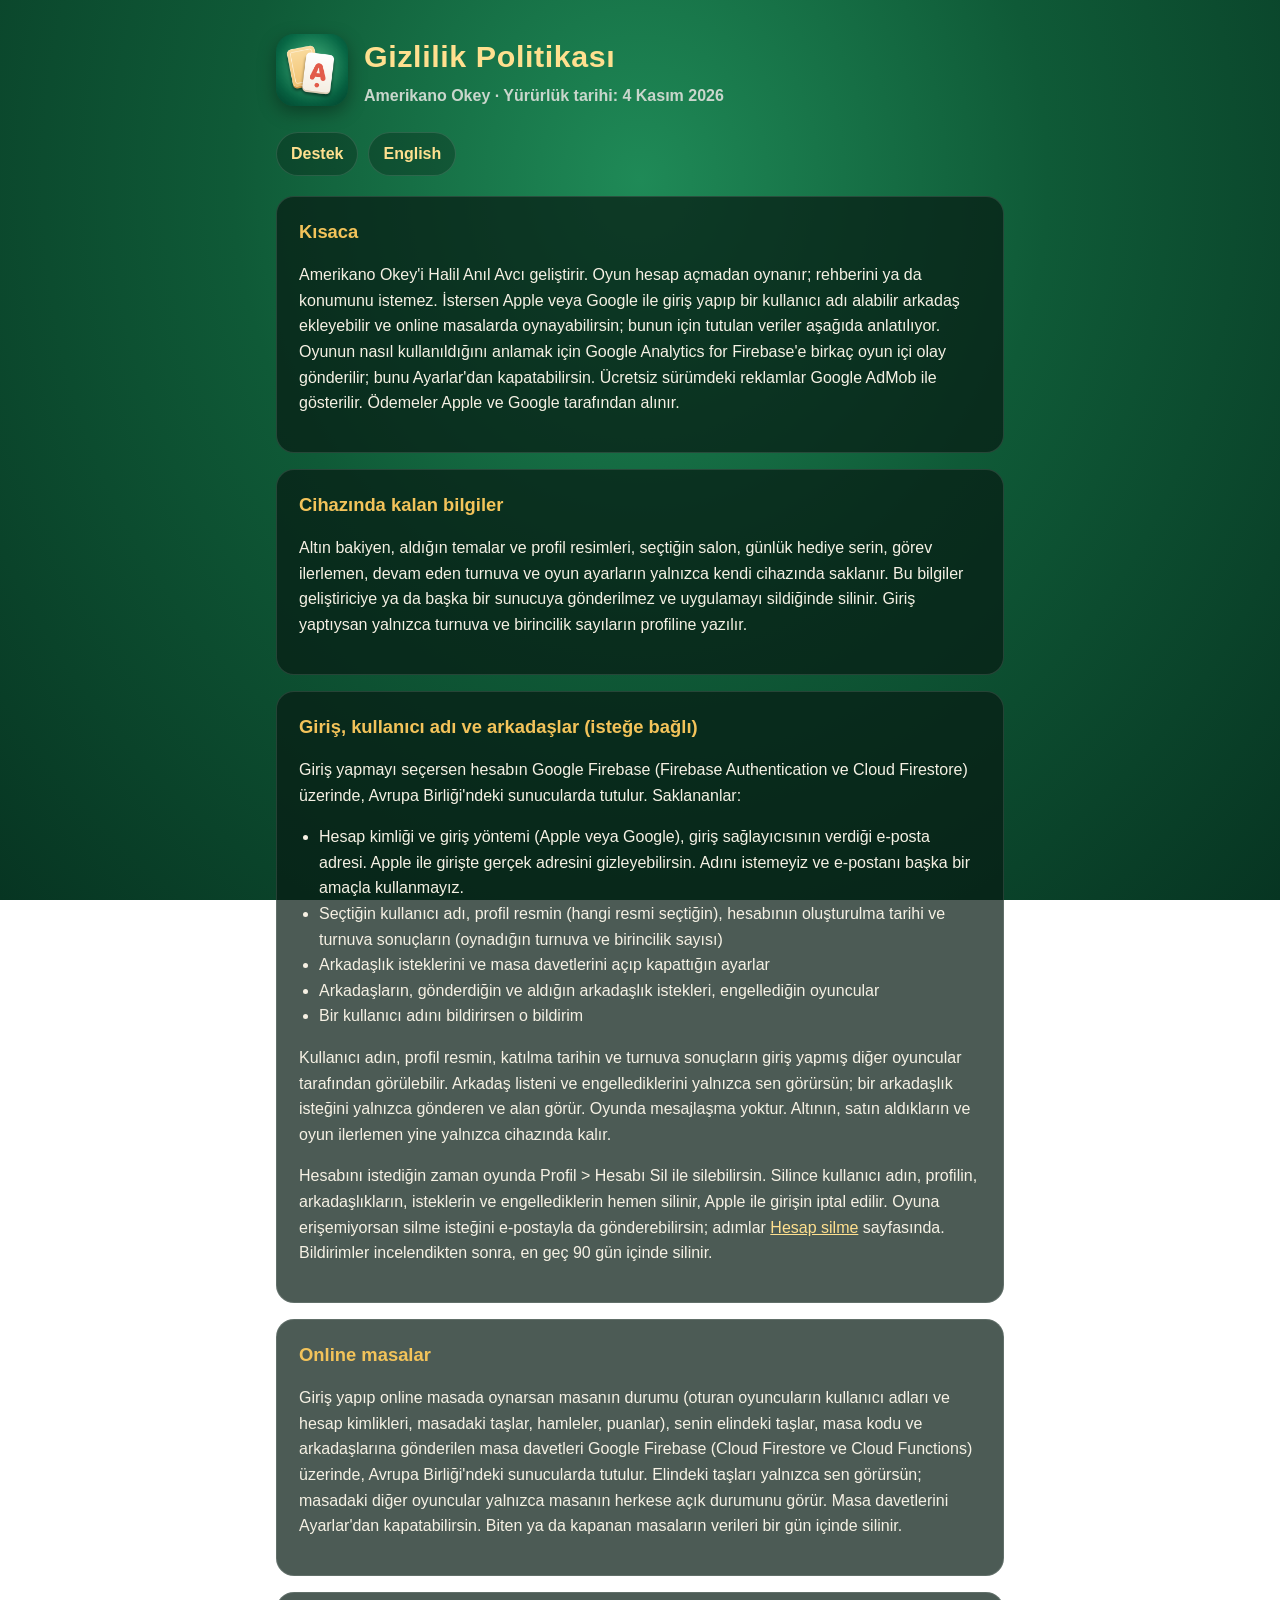
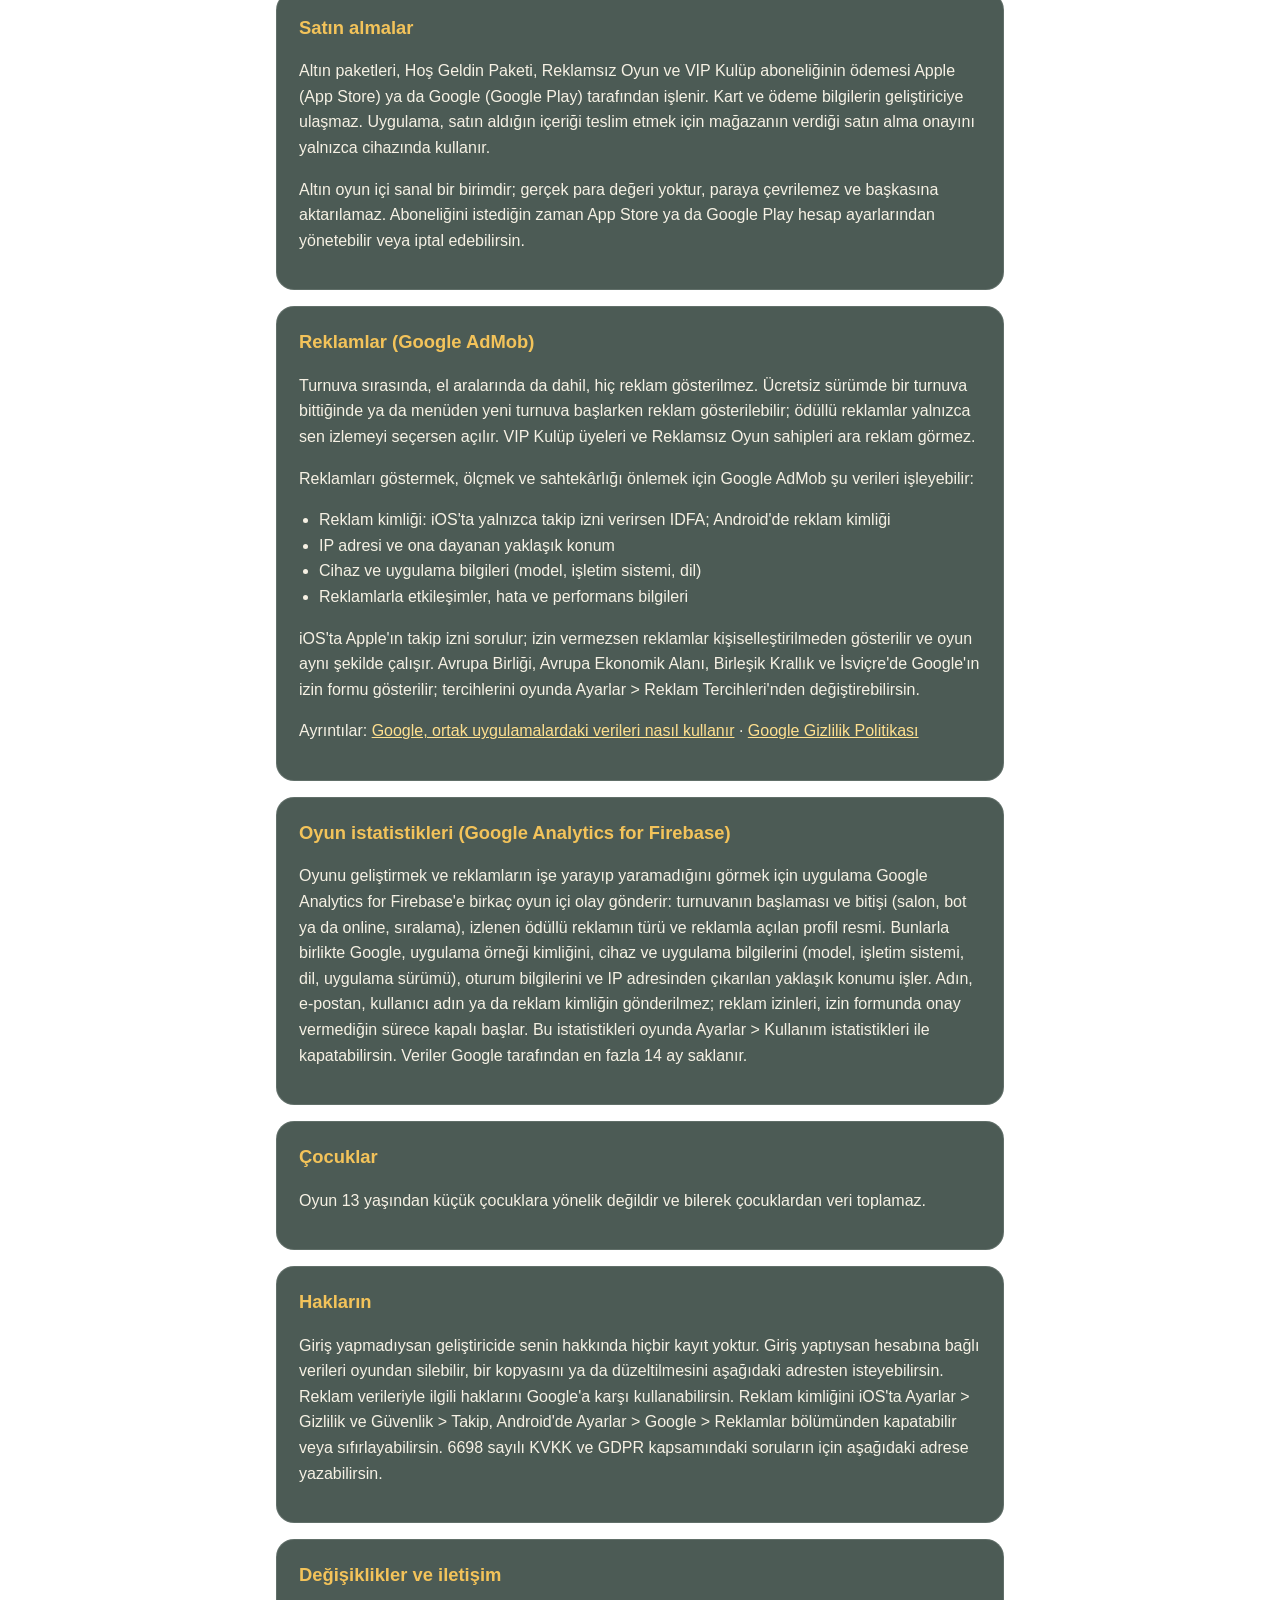
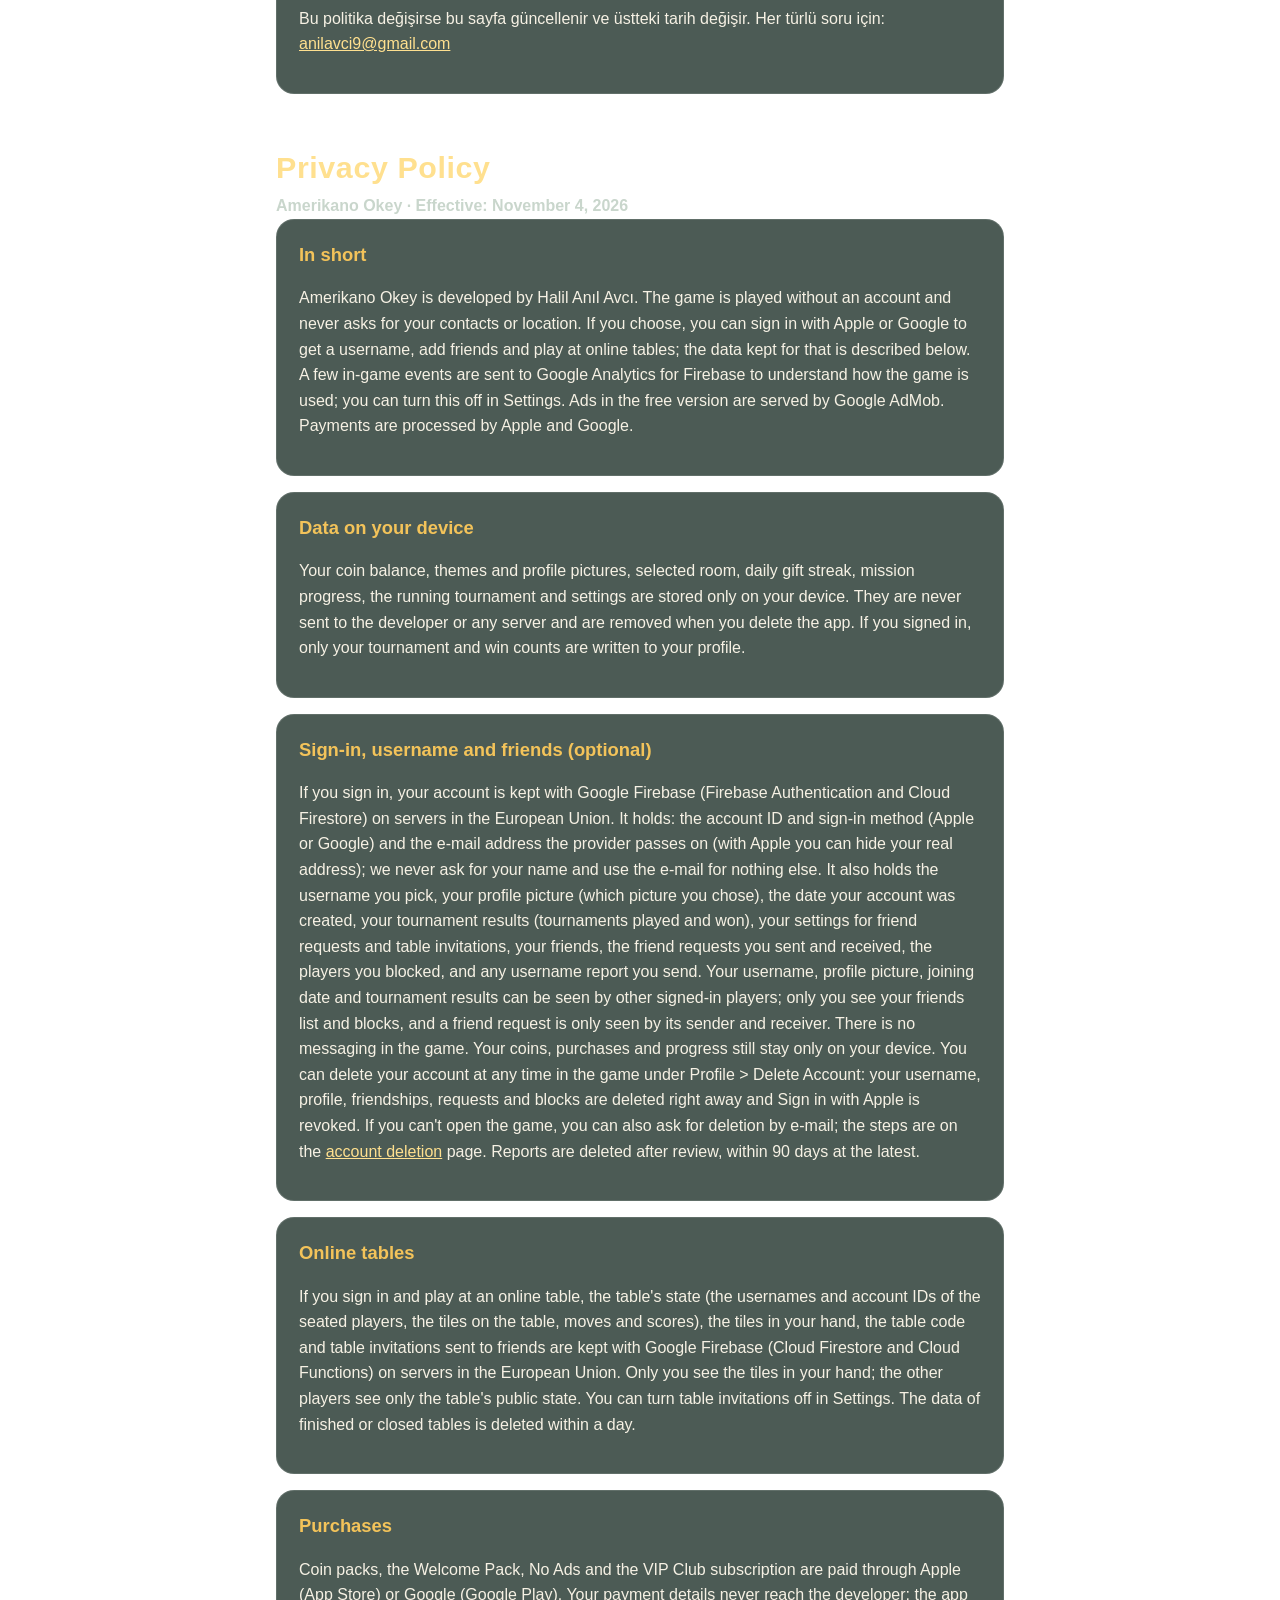
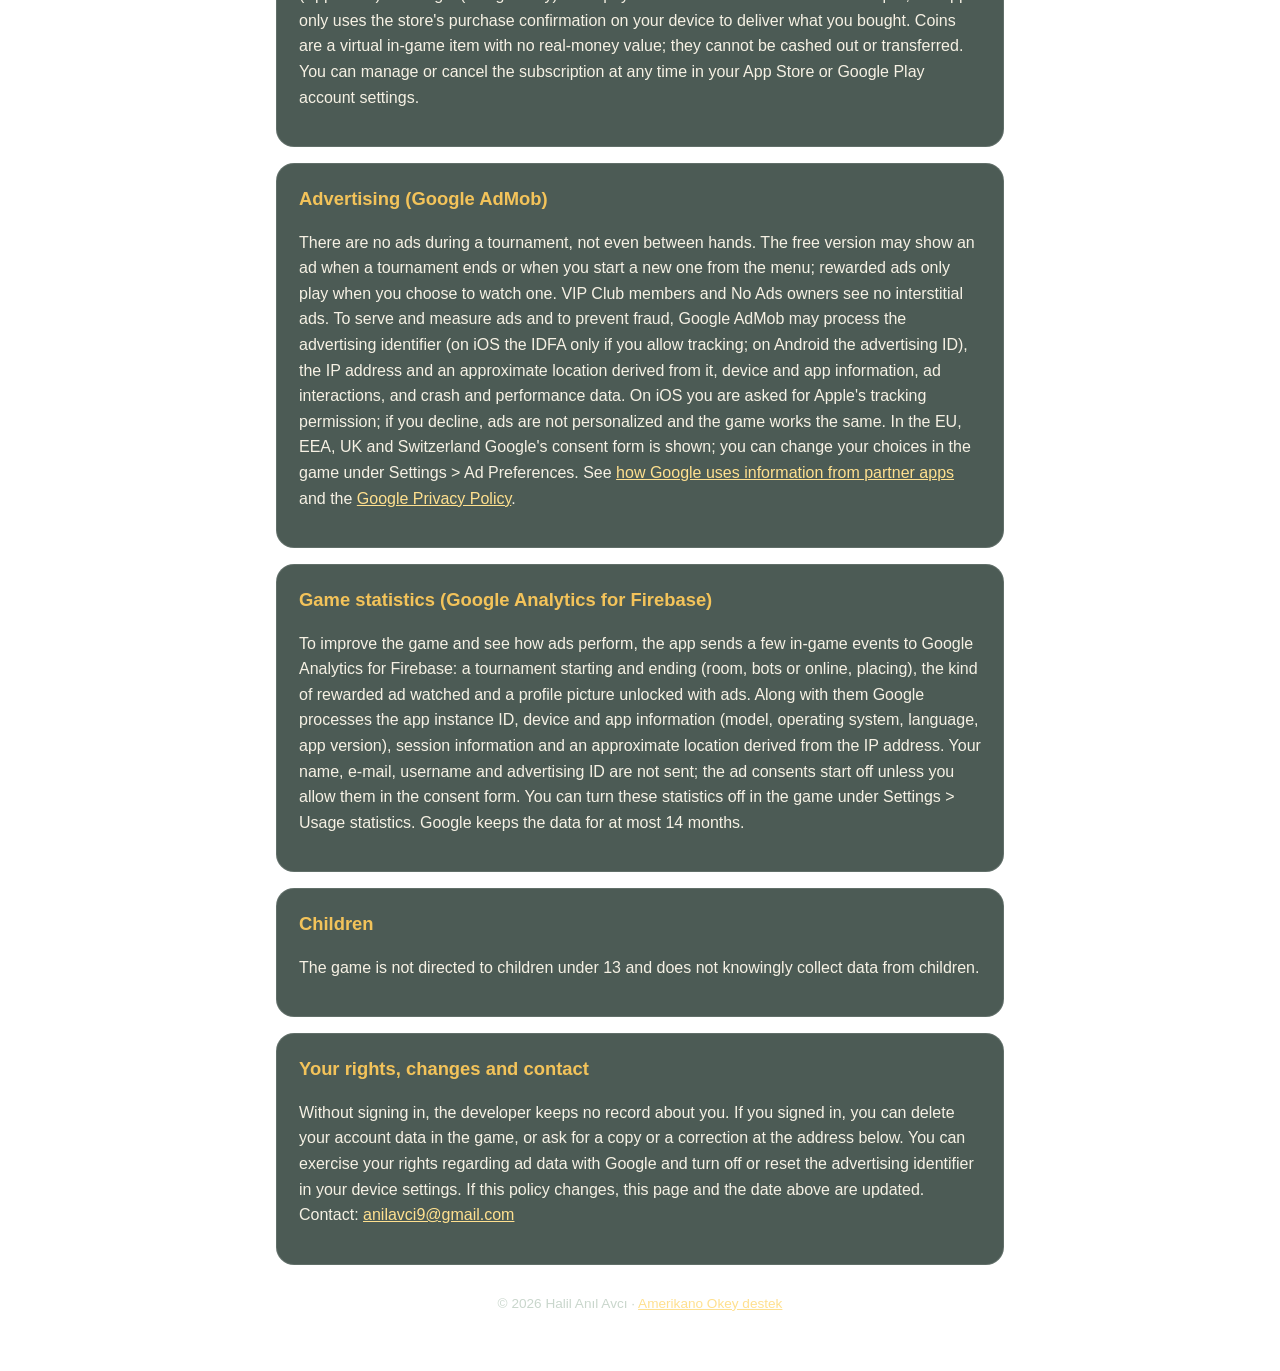
==== commit 08badf1a: "Privacy policy for online tables, profile pictures and game statistics Co-Authored-By: Claude Opus 5" ====
--- a/gizlilik.html
+++ b/gizlilik.html
@@ -4,7 +4,7 @@
   <meta charset="utf-8">
   <meta name="viewport" content="width=device-width, initial-scale=1">
   <title>Amerikano Okey · Gizlilik Politikası</title>
-  <meta name="description" content="Amerikano Okey gizlilik politikası: oyun hesapsız oynanır; isteğe bağlı giriş, kullanıcı adı ve arkadaş listesi Google Firebase ile; reklamlar Google AdMob ile, ödemeler Apple ve Google ile.">
+  <meta name="description" content="Amerikano Okey gizlilik politikası: oyun hesapsız oynanır; isteğe bağlı giriş, kullanıcı adı, arkadaşlar ve online masalar Google Firebase ile; oyun istatistikleri Google Analytics ile; reklamlar Google AdMob ile, ödemeler Apple ve Google ile.">
   <link rel="icon" href="icon.png">
   <link rel="stylesheet" href="style.css">
 </head>
@@ -14,7 +14,7 @@
     <img src="icon.png" alt="Amerikano Okey simgesi">
     <div>
       <h1>Gizlilik Politikası</h1>
-      <p class="subtitle">Amerikano Okey · Yürürlük tarihi: 28 Ekim 2026</p>
+      <p class="subtitle">Amerikano Okey · Yürürlük tarihi: 4 Kasım 2026</p>
     </div>
   </header>
   <nav>
@@ -24,12 +24,12 @@
 
   <section>
     <h2>Kısaca</h2>
-    <p>Amerikano Okey'i Halil Anıl Avcı geliştirir. Oyun hesap açmadan oynanır; rehberini ya da konumunu istemez. İstersen Apple veya Google ile giriş yapıp bir kullanıcı adı alabilir ve arkadaş ekleyebilirsin; bunun için tutulan veriler aşağıda anlatılıyor. Ücretsiz sürümdeki reklamlar Google AdMob ile gösterilir. Ödemeler Apple ve Google tarafından alınır.</p>
+    <p>Amerikano Okey'i Halil Anıl Avcı geliştirir. Oyun hesap açmadan oynanır; rehberini ya da konumunu istemez. İstersen Apple veya Google ile giriş yapıp bir kullanıcı adı alabilir arkadaş ekleyebilir ve online masalarda oynayabilirsin; bunun için tutulan veriler aşağıda anlatılıyor. Oyunun nasıl kullanıldığını anlamak için Google Analytics for Firebase'e birkaç oyun içi olay gönderilir; bunu Ayarlar'dan kapatabilirsin. Ücretsiz sürümdeki reklamlar Google AdMob ile gösterilir. Ödemeler Apple ve Google tarafından alınır.</p>
   </section>
 
   <section>
     <h2>Cihazında kalan bilgiler</h2>
-    <p>Altın bakiyen, aldığın temalar, seçtiğin salon, günlük hediye serin, görev ilerlemen, devam eden turnuva ve oyun ayarların yalnızca kendi cihazında saklanır. Bu bilgiler geliştiriciye ya da başka bir sunucuya gönderilmez ve uygulamayı sildiğinde silinir. Giriş yaptıysan yalnızca turnuva ve birincilik sayıların profiline yazılır.</p>
+    <p>Altın bakiyen, aldığın temalar ve profil resimleri, seçtiğin salon, günlük hediye serin, görev ilerlemen, devam eden turnuva ve oyun ayarların yalnızca kendi cihazında saklanır. Bu bilgiler geliştiriciye ya da başka bir sunucuya gönderilmez ve uygulamayı sildiğinde silinir. Giriş yaptıysan yalnızca turnuva ve birincilik sayıların profiline yazılır.</p>
   </section>
 
   <section>
@@ -37,12 +37,18 @@
     <p>Giriş yapmayı seçersen hesabın Google Firebase (Firebase Authentication ve Cloud Firestore) üzerinde, Avrupa Birliği'ndeki sunucularda tutulur. Saklananlar:</p>
     <ul>
       <li>Hesap kimliği ve giriş yöntemi (Apple veya Google), giriş sağlayıcısının verdiği e-posta adresi. Apple ile girişte gerçek adresini gizleyebilirsin. Adını istemeyiz ve e-postanı başka bir amaçla kullanmayız.</li>
-      <li>Seçtiğin kullanıcı adı ve turnuva sonuçların (oynadığın turnuva ve birincilik sayısı)</li>
+      <li>Seçtiğin kullanıcı adı, profil resmin (hangi resmi seçtiğin), hesabının oluşturulma tarihi ve turnuva sonuçların (oynadığın turnuva ve birincilik sayısı)</li>
+      <li>Arkadaşlık isteklerini ve masa davetlerini açıp kapattığın ayarlar</li>
       <li>Arkadaşların, gönderdiğin ve aldığın arkadaşlık istekleri, engellediğin oyuncular</li>
       <li>Bir kullanıcı adını bildirirsen o bildirim</li>
     </ul>
-    <p>Kullanıcı adın ve turnuva sonuçların giriş yapmış diğer oyuncular tarafından görülebilir. Arkadaş listeni ve engellediklerini yalnızca sen görürsün; bir arkadaşlık isteğini yalnızca gönderen ve alan görür. Oyunda mesajlaşma yoktur. Altının, satın aldıkların ve oyun ilerlemen yine yalnızca cihazında kalır.</p>
-    <p>Hesabını istediğin zaman oyunda Arkadaşlar &gt; Hesap &gt; Hesabı Sil ile silebilirsin. Silince kullanıcı adın, profilin, arkadaşlıkların, isteklerin ve engellediklerin hemen silinir, Apple ile girişin iptal edilir. Oyuna erişemiyorsan silme isteğini e-postayla da gönderebilirsin; adımlar <a href="hesap-silme.html">Hesap silme</a> sayfasında. Bildirimler incelendikten sonra, en geç 90 gün içinde silinir.</p>
+    <p>Kullanıcı adın, profil resmin, katılma tarihin ve turnuva sonuçların giriş yapmış diğer oyuncular tarafından görülebilir. Arkadaş listeni ve engellediklerini yalnızca sen görürsün; bir arkadaşlık isteğini yalnızca gönderen ve alan görür. Oyunda mesajlaşma yoktur. Altının, satın aldıkların ve oyun ilerlemen yine yalnızca cihazında kalır.</p>
+    <p>Hesabını istediğin zaman oyunda Profil &gt; Hesabı Sil ile silebilirsin. Silince kullanıcı adın, profilin, arkadaşlıkların, isteklerin ve engellediklerin hemen silinir, Apple ile girişin iptal edilir. Oyuna erişemiyorsan silme isteğini e-postayla da gönderebilirsin; adımlar <a href="hesap-silme.html">Hesap silme</a> sayfasında. Bildirimler incelendikten sonra, en geç 90 gün içinde silinir.</p>
+  </section>
+
+  <section>
+    <h2>Online masalar</h2>
+    <p>Giriş yapıp online masada oynarsan masanın durumu (oturan oyuncuların kullanıcı adları ve hesap kimlikleri, masadaki taşlar, hamleler, puanlar), senin elindeki taşlar, masa kodu ve arkadaşlarına gönderilen masa davetleri Google Firebase (Cloud Firestore ve Cloud Functions) üzerinde, Avrupa Birliği'ndeki sunucularda tutulur. Elindeki taşları yalnızca sen görürsün; masadaki diğer oyuncular yalnızca masanın herkese açık durumunu görür. Masa davetlerini Ayarlar'dan kapatabilirsin. Biten ya da kapanan masaların verileri bir gün içinde silinir.</p>
   </section>
 
   <section>
@@ -53,7 +59,7 @@
 
   <section>
     <h2>Reklamlar (Google AdMob)</h2>
-    <p>Ücretsiz sürümde eller arasında reklam gösterilebilir; ödüllü reklamlar yalnızca sen izlemeyi seçersen açılır. VIP Kulüp üyeleri ve Reklamsız Oyun sahipleri ara reklam görmez.</p>
+    <p>Turnuva sırasında, el aralarında da dahil, hiç reklam gösterilmez. Ücretsiz sürümde bir turnuva bittiğinde ya da menüden yeni turnuva başlarken reklam gösterilebilir; ödüllü reklamlar yalnızca sen izlemeyi seçersen açılır. VIP Kulüp üyeleri ve Reklamsız Oyun sahipleri ara reklam görmez.</p>
     <p>Reklamları göstermek, ölçmek ve sahtekârlığı önlemek için Google AdMob şu verileri işleyebilir:</p>
     <ul>
       <li>Reklam kimliği: iOS'ta yalnızca takip izni verirsen IDFA; Android'de reklam kimliği</li>
@@ -61,8 +67,13 @@
       <li>Cihaz ve uygulama bilgileri (model, işletim sistemi, dil)</li>
       <li>Reklamlarla etkileşimler, hata ve performans bilgileri</li>
     </ul>
-    <p>iOS'ta Apple'ın takip izni sorulur; izin vermezsen reklamlar kişiselleştirilmeden gösterilir ve oyun aynı şekilde çalışır. Avrupa Birliği, Avrupa Ekonomik Alanı, Birleşik Krallık ve İsviçre'de Google'ın izin formu gösterilir; tercihlerini oyunda Mağaza &gt; Reklam Tercihleri'nden değiştirebilirsin.</p>
+    <p>iOS'ta Apple'ın takip izni sorulur; izin vermezsen reklamlar kişiselleştirilmeden gösterilir ve oyun aynı şekilde çalışır. Avrupa Birliği, Avrupa Ekonomik Alanı, Birleşik Krallık ve İsviçre'de Google'ın izin formu gösterilir; tercihlerini oyunda Ayarlar &gt; Reklam Tercihleri'nden değiştirebilirsin.</p>
     <p>Ayrıntılar: <a href="https://policies.google.com/technologies/partner-sites">Google, ortak uygulamalardaki verileri nasıl kullanır</a> · <a href="https://policies.google.com/privacy">Google Gizlilik Politikası</a></p>
+  </section>
+
+  <section>
+    <h2>Oyun istatistikleri (Google Analytics for Firebase)</h2>
+    <p>Oyunu geliştirmek ve reklamların işe yarayıp yaramadığını görmek için uygulama Google Analytics for Firebase'e birkaç oyun içi olay gönderir: turnuvanın başlaması ve bitişi (salon, bot ya da online, sıralama), izlenen ödüllü reklamın türü ve reklamla açılan profil resmi. Bunlarla birlikte Google, uygulama örneği kimliğini, cihaz ve uygulama bilgilerini (model, işletim sistemi, dil, uygulama sürümü), oturum bilgilerini ve IP adresinden çıkarılan yaklaşık konumu işler. Adın, e-postan, kullanıcı adın ya da reklam kimliğin gönderilmez; reklam izinleri, izin formunda onay vermediğin sürece kapalı başlar. Bu istatistikleri oyunda Ayarlar &gt; Kullanım istatistikleri ile kapatabilirsin. Veriler Google tarafından en fazla 14 ay saklanır.</p>
   </section>
 
   <section>
@@ -82,19 +93,23 @@
 
   <div class="lang" id="english">
     <h1>Privacy Policy</h1>
-    <p class="subtitle">Amerikano Okey · Effective: October 28, 2026</p>
+    <p class="subtitle">Amerikano Okey · Effective: November 4, 2026</p>
 
     <section>
       <h2>In short</h2>
-      <p>Amerikano Okey is developed by Halil Anıl Avcı. The game is played without an account and never asks for your contacts or location. If you choose, you can sign in with Apple or Google to get a username and add friends; the data kept for that is described below. Ads in the free version are served by Google AdMob. Payments are processed by Apple and Google.</p>
+      <p>Amerikano Okey is developed by Halil Anıl Avcı. The game is played without an account and never asks for your contacts or location. If you choose, you can sign in with Apple or Google to get a username, add friends and play at online tables; the data kept for that is described below. A few in-game events are sent to Google Analytics for Firebase to understand how the game is used; you can turn this off in Settings. Ads in the free version are served by Google AdMob. Payments are processed by Apple and Google.</p>
     </section>
     <section>
       <h2>Data on your device</h2>
-      <p>Your coin balance, themes, selected room, daily gift streak, mission progress, the running tournament and settings are stored only on your device. They are never sent to the developer or any server and are removed when you delete the app. If you signed in, only your tournament and win counts are written to your profile.</p>
+      <p>Your coin balance, themes and profile pictures, selected room, daily gift streak, mission progress, the running tournament and settings are stored only on your device. They are never sent to the developer or any server and are removed when you delete the app. If you signed in, only your tournament and win counts are written to your profile.</p>
     </section>
     <section>
       <h2>Sign-in, username and friends (optional)</h2>
-      <p>If you sign in, your account is kept with Google Firebase (Firebase Authentication and Cloud Firestore) on servers in the European Union. It holds: the account ID and sign-in method (Apple or Google) and the e-mail address the provider passes on (with Apple you can hide your real address); we never ask for your name and use the e-mail for nothing else. It also holds the username you pick, your tournament results (tournaments played and won), your friends, the friend requests you sent and received, the players you blocked, and any username report you send. Your username and tournament results can be seen by other signed-in players; only you see your friends list and blocks, and a friend request is only seen by its sender and receiver. There is no messaging in the game. Your coins, purchases and progress still stay only on your device. You can delete your account at any time in the game under Friends &gt; Account &gt; Delete Account: your username, profile, friendships, requests and blocks are deleted right away and Sign in with Apple is revoked. If you can't open the game, you can also ask for deletion by e-mail; the steps are on the <a href="hesap-silme.html#english">account deletion</a> page. Reports are deleted after review, within 90 days at the latest.</p>
+      <p>If you sign in, your account is kept with Google Firebase (Firebase Authentication and Cloud Firestore) on servers in the European Union. It holds: the account ID and sign-in method (Apple or Google) and the e-mail address the provider passes on (with Apple you can hide your real address); we never ask for your name and use the e-mail for nothing else. It also holds the username you pick, your profile picture (which picture you chose), the date your account was created, your tournament results (tournaments played and won), your settings for friend requests and table invitations, your friends, the friend requests you sent and received, the players you blocked, and any username report you send. Your username, profile picture, joining date and tournament results can be seen by other signed-in players; only you see your friends list and blocks, and a friend request is only seen by its sender and receiver. There is no messaging in the game. Your coins, purchases and progress still stay only on your device. You can delete your account at any time in the game under Profile &gt; Delete Account: your username, profile, friendships, requests and blocks are deleted right away and Sign in with Apple is revoked. If you can't open the game, you can also ask for deletion by e-mail; the steps are on the <a href="hesap-silme.html#english">account deletion</a> page. Reports are deleted after review, within 90 days at the latest.</p>
+    </section>
+    <section>
+      <h2>Online tables</h2>
+      <p>If you sign in and play at an online table, the table's state (the usernames and account IDs of the seated players, the tiles on the table, moves and scores), the tiles in your hand, the table code and table invitations sent to friends are kept with Google Firebase (Cloud Firestore and Cloud Functions) on servers in the European Union. Only you see the tiles in your hand; the other players see only the table's public state. You can turn table invitations off in Settings. The data of finished or closed tables is deleted within a day.</p>
     </section>
     <section>
       <h2>Purchases</h2>
@@ -102,7 +117,11 @@
     </section>
     <section>
       <h2>Advertising (Google AdMob)</h2>
-      <p>The free version may show ads between hands; rewarded ads only play when you choose to watch one. VIP Club members and No Ads owners see no interstitial ads. To serve and measure ads and to prevent fraud, Google AdMob may process the advertising identifier (on iOS the IDFA only if you allow tracking; on Android the advertising ID), the IP address and an approximate location derived from it, device and app information, ad interactions, and crash and performance data. On iOS you are asked for Apple's tracking permission; if you decline, ads are not personalized and the game works the same. In the EU, EEA, UK and Switzerland Google's consent form is shown; you can change your choices in the game under Store &gt; Ad Preferences. See <a href="https://policies.google.com/technologies/partner-sites">how Google uses information from partner apps</a> and the <a href="https://policies.google.com/privacy">Google Privacy Policy</a>.</p>
+      <p>There are no ads during a tournament, not even between hands. The free version may show an ad when a tournament ends or when you start a new one from the menu; rewarded ads only play when you choose to watch one. VIP Club members and No Ads owners see no interstitial ads. To serve and measure ads and to prevent fraud, Google AdMob may process the advertising identifier (on iOS the IDFA only if you allow tracking; on Android the advertising ID), the IP address and an approximate location derived from it, device and app information, ad interactions, and crash and performance data. On iOS you are asked for Apple's tracking permission; if you decline, ads are not personalized and the game works the same. In the EU, EEA, UK and Switzerland Google's consent form is shown; you can change your choices in the game under Settings &gt; Ad Preferences. See <a href="https://policies.google.com/technologies/partner-sites">how Google uses information from partner apps</a> and the <a href="https://policies.google.com/privacy">Google Privacy Policy</a>.</p>
+    </section>
+    <section>
+      <h2>Game statistics (Google Analytics for Firebase)</h2>
+      <p>To improve the game and see how ads perform, the app sends a few in-game events to Google Analytics for Firebase: a tournament starting and ending (room, bots or online, placing), the kind of rewarded ad watched and a profile picture unlocked with ads. Along with them Google processes the app instance ID, device and app information (model, operating system, language, app version), session information and an approximate location derived from the IP address. Your name, e-mail, username and advertising ID are not sent; the ad consents start off unless you allow them in the consent form. You can turn these statistics off in the game under Settings &gt; Usage statistics. Google keeps the data for at most 14 months.</p>
     </section>
     <section>
       <h2>Children</h2>
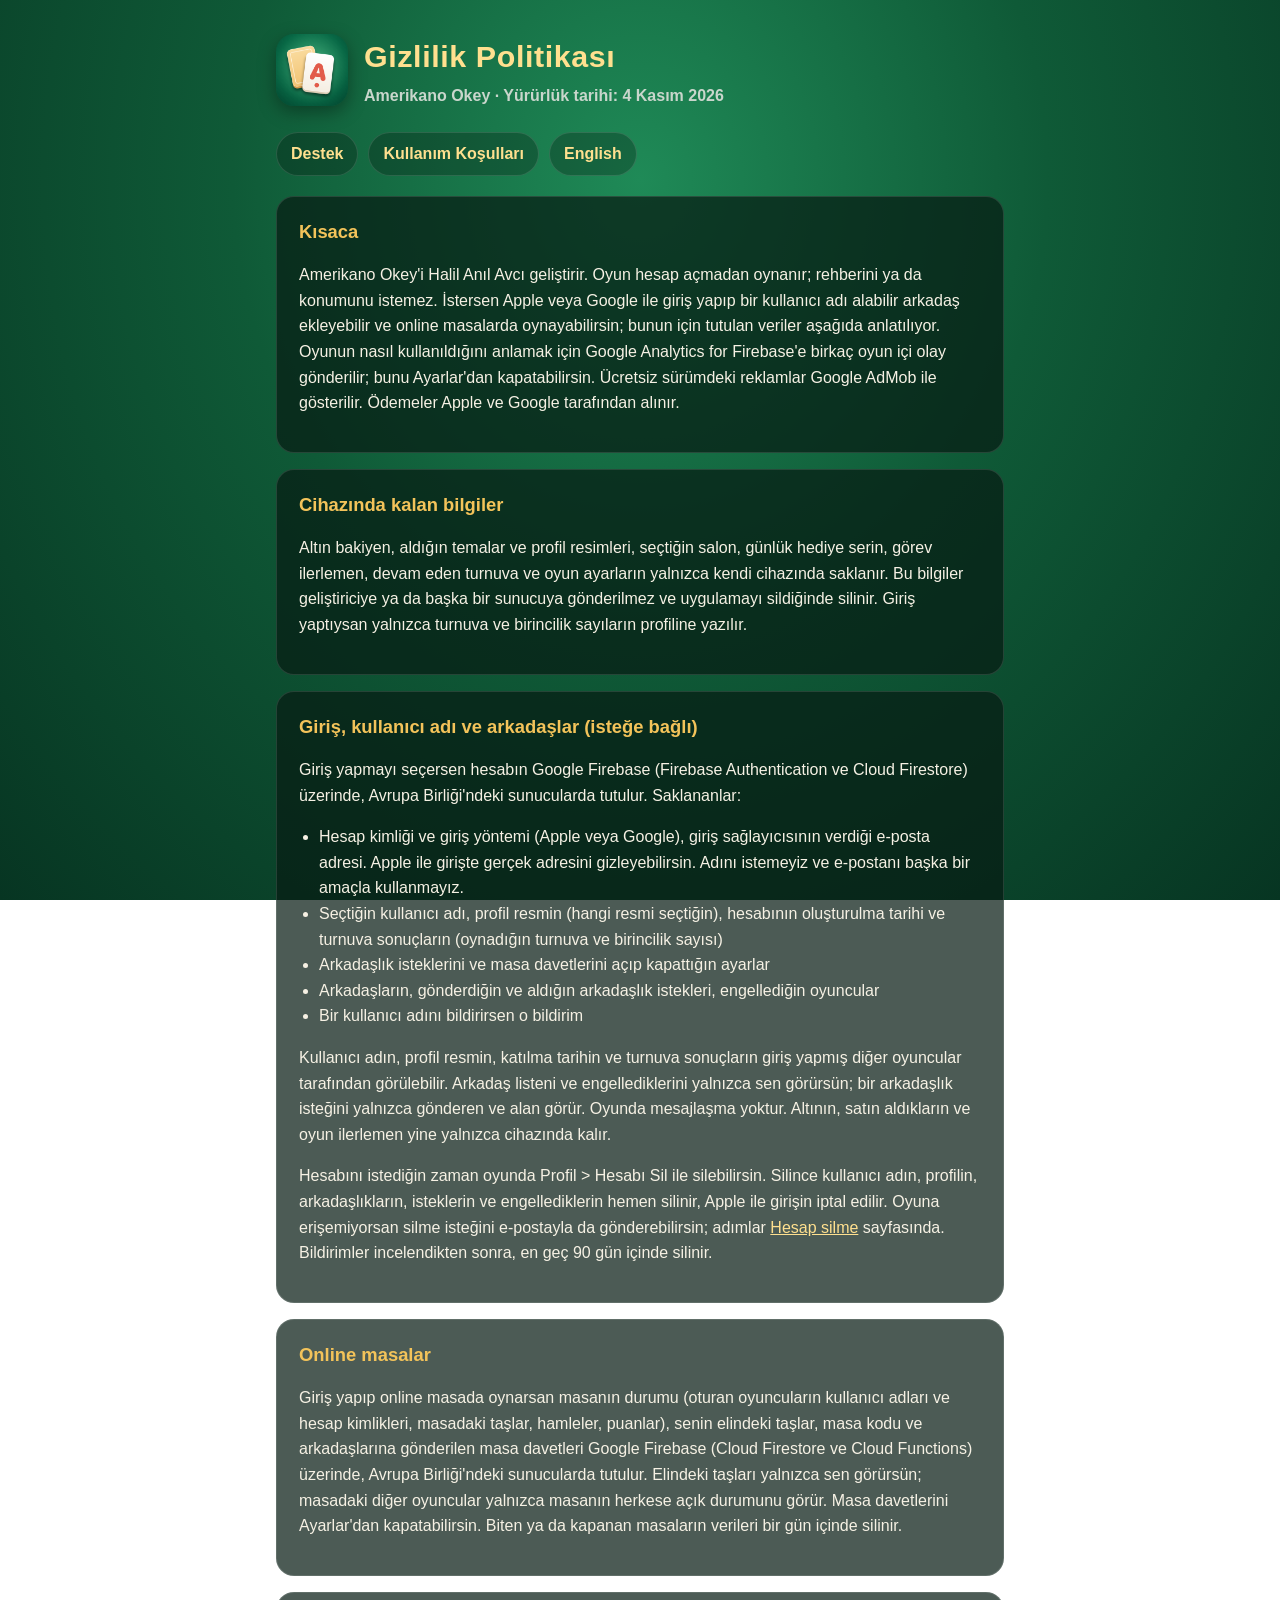
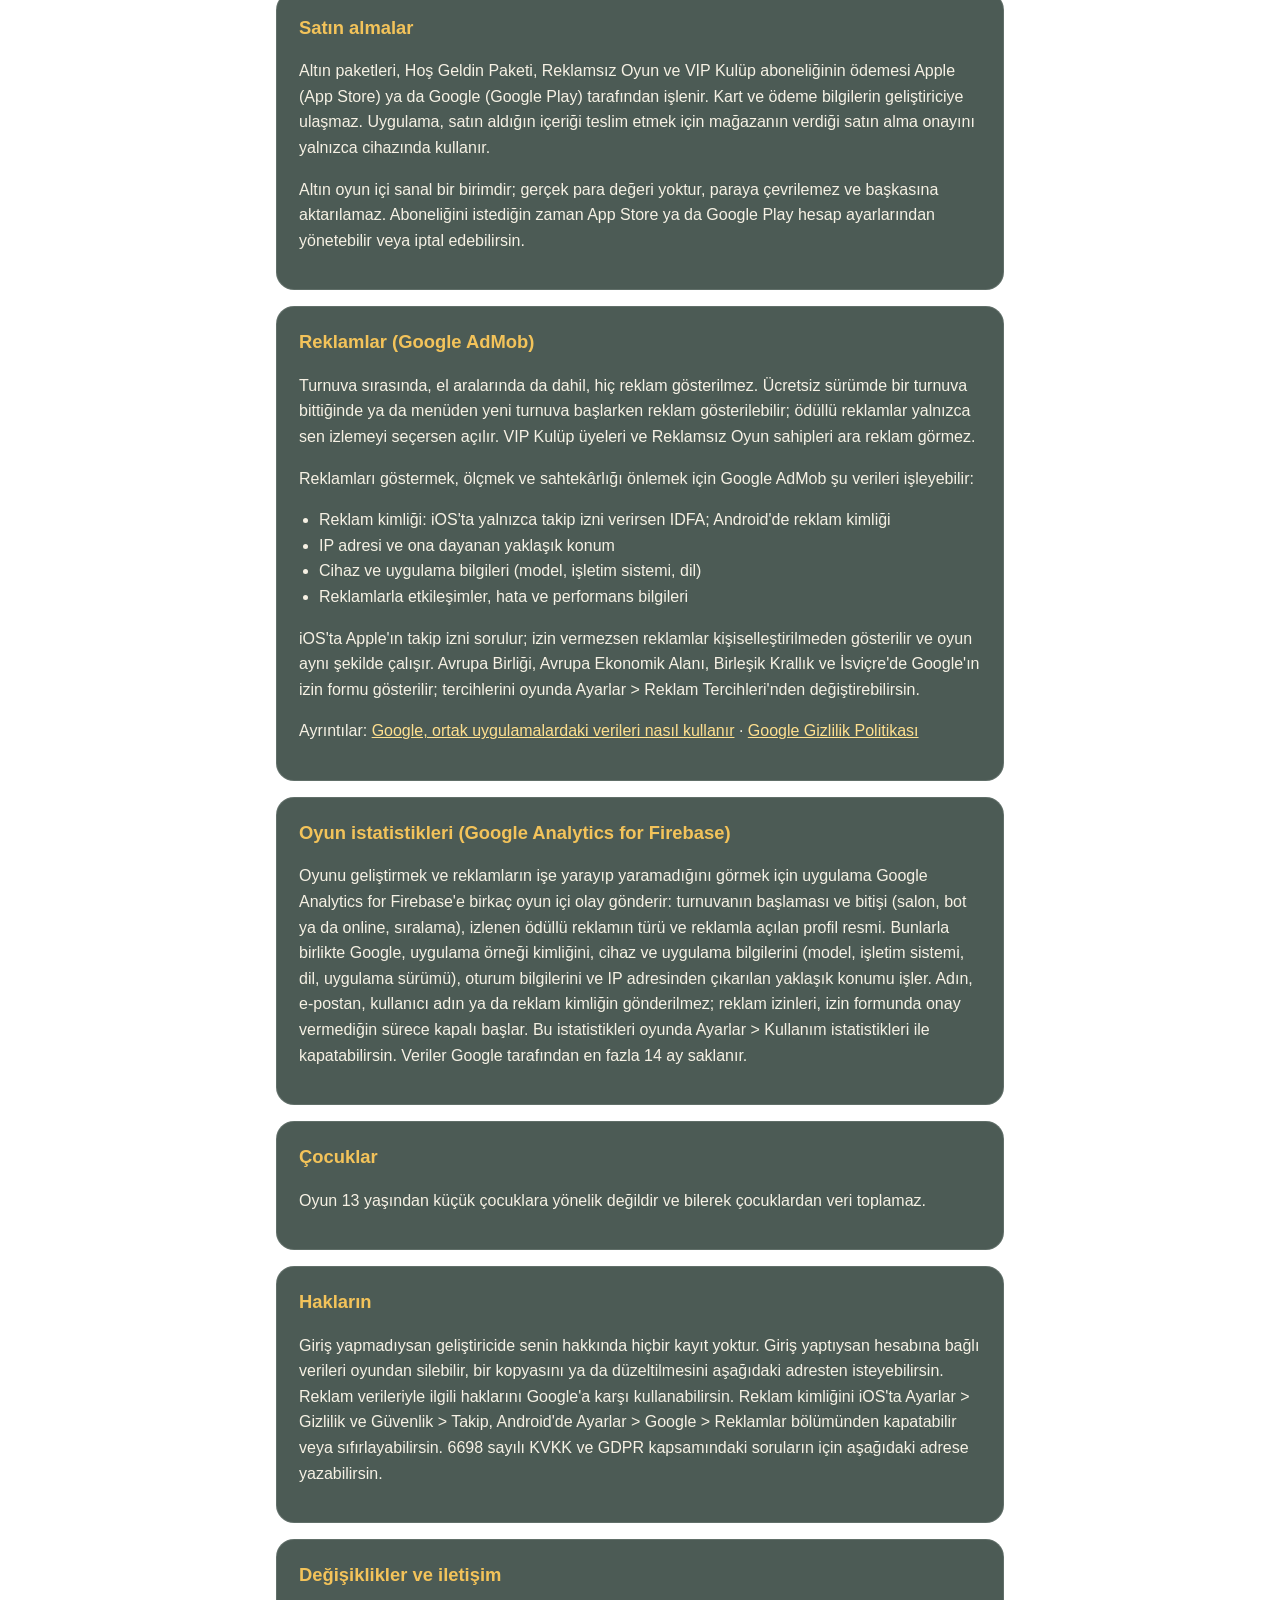
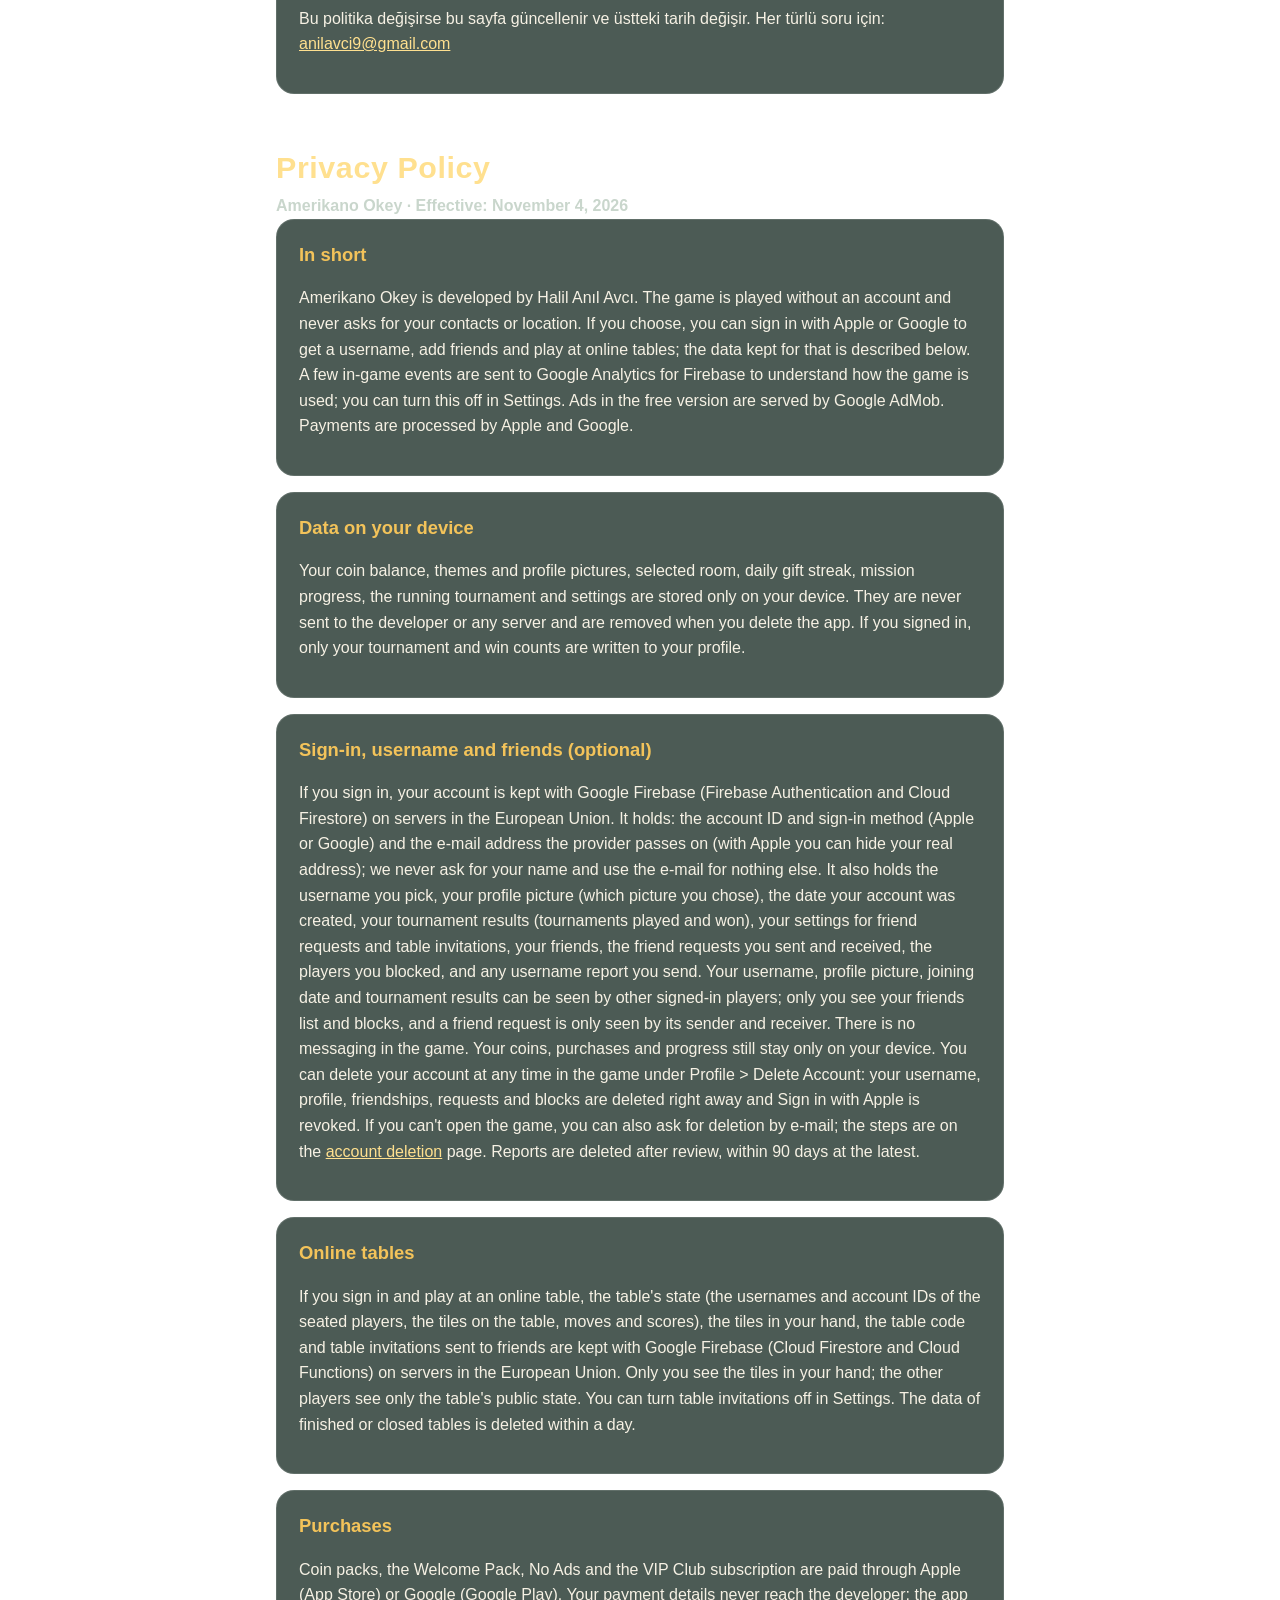
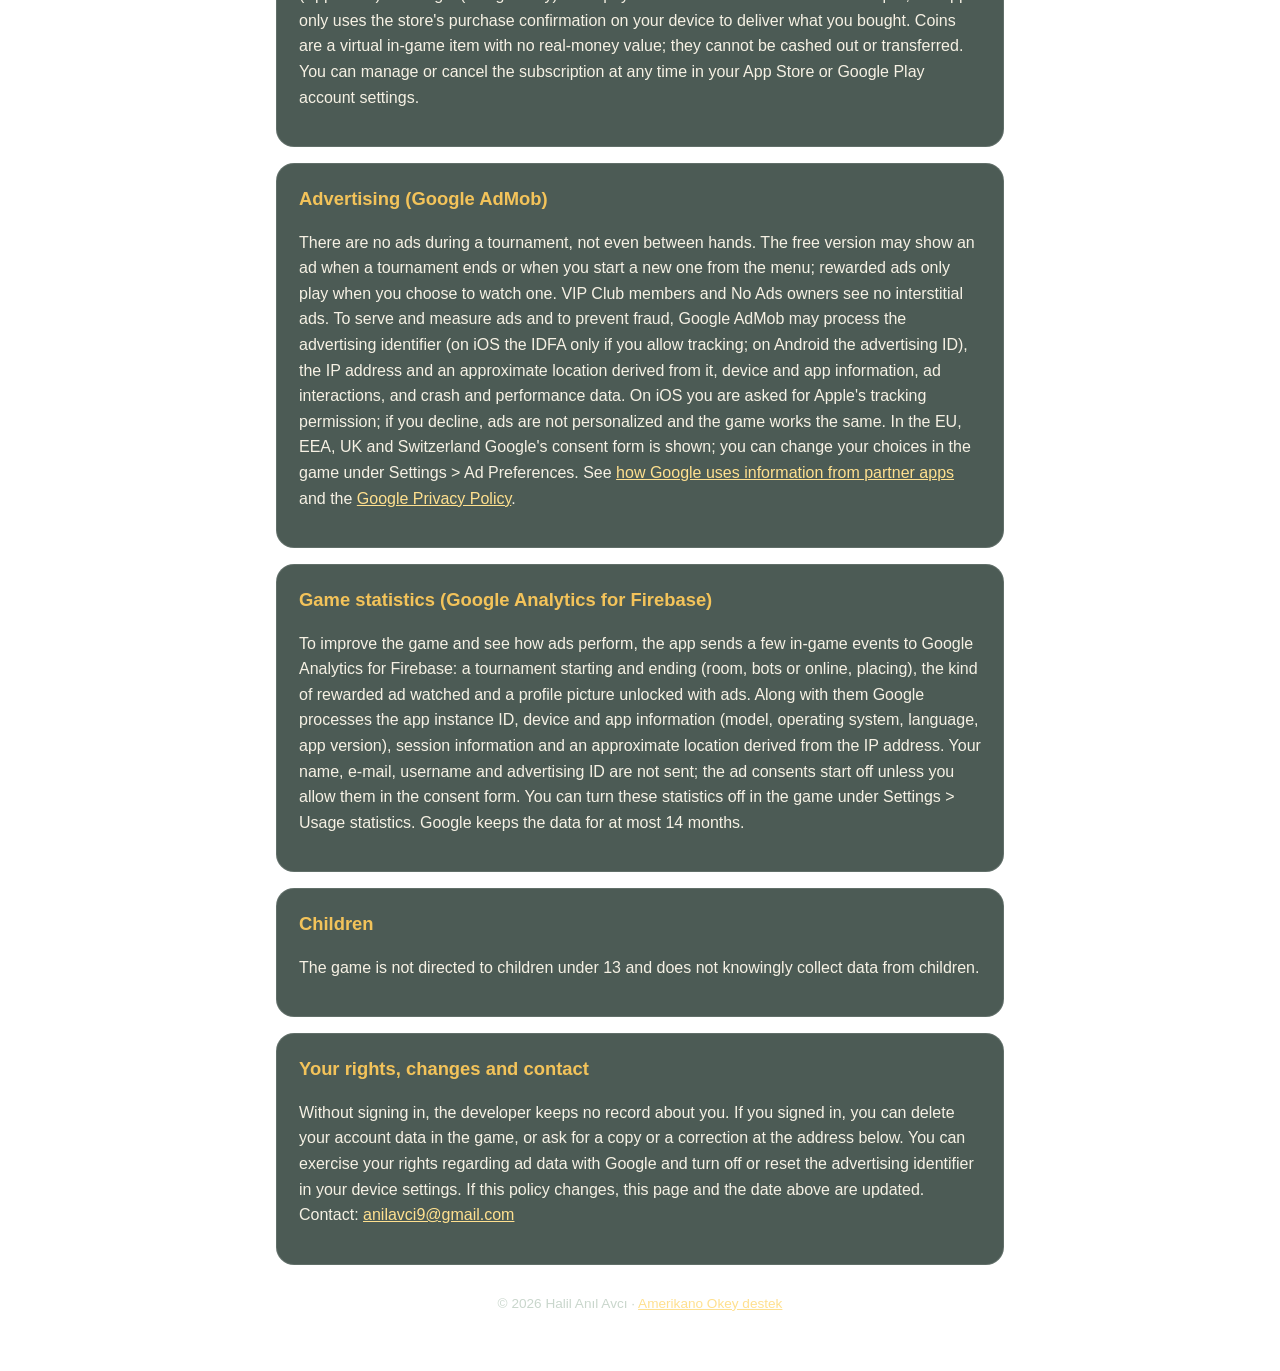
==== commit 2e9c2b7f: "Add the terms of service page Bilingual (TR/EN) terms for Amerikano Okey: coins without money value," ====
--- a/gizlilik.html
+++ b/gizlilik.html
@@ -19,6 +19,7 @@
   </header>
   <nav>
     <a href="index.html">Destek</a>
+    <a href="kosullar.html">Kullanım Koşulları</a>
     <a href="#english">English</a>
   </nav>
 
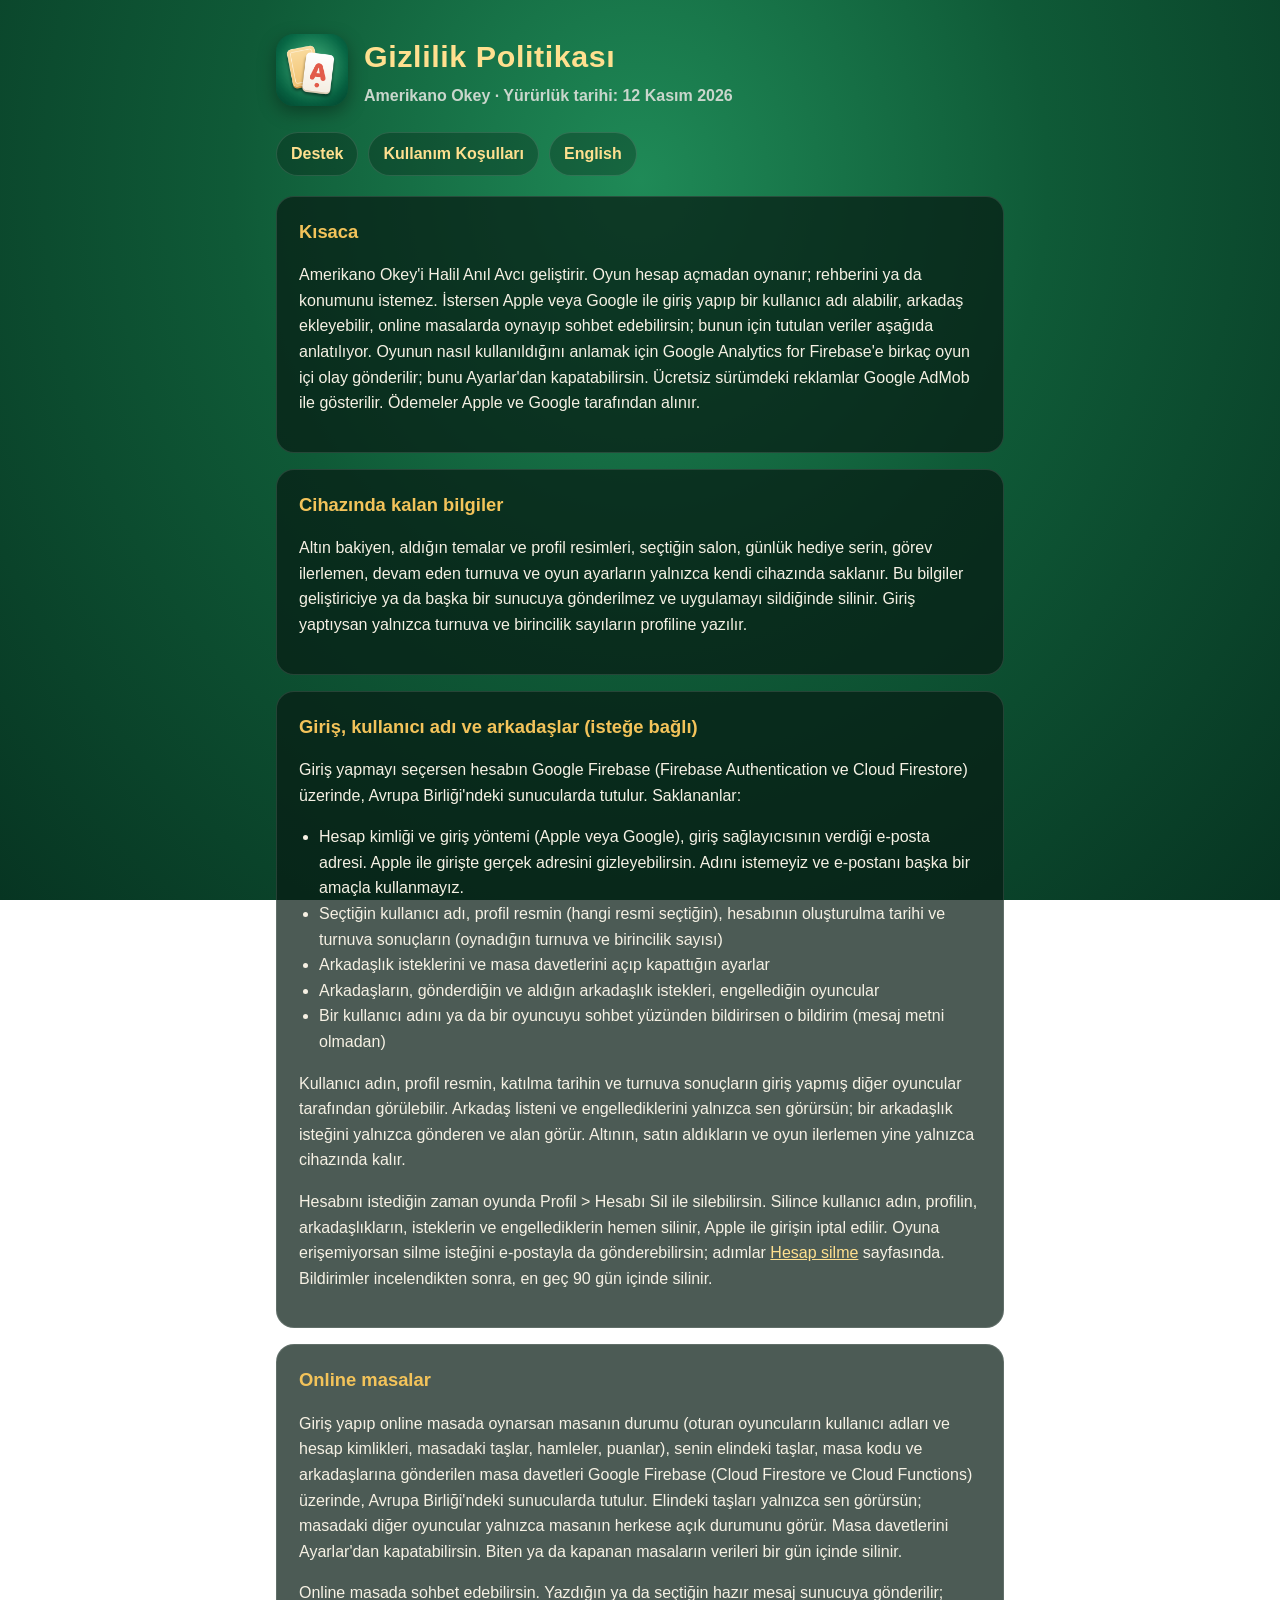
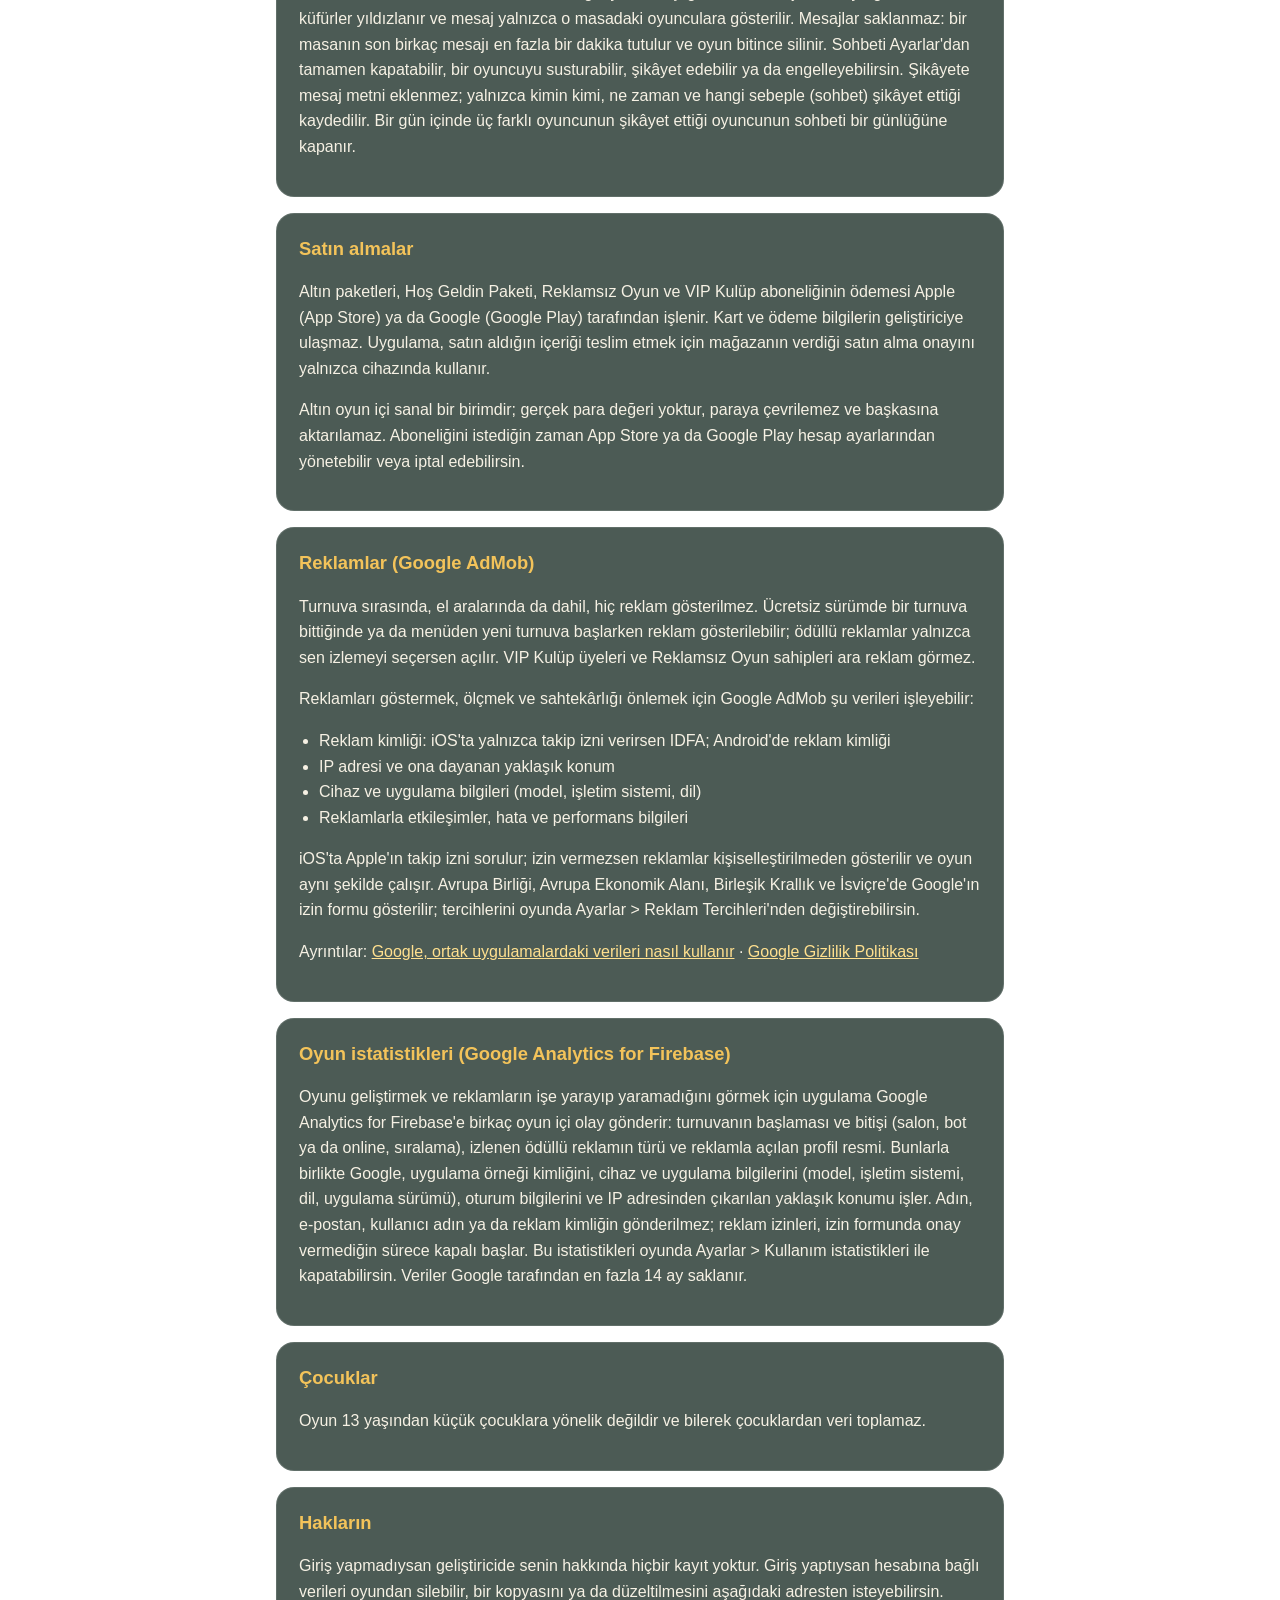
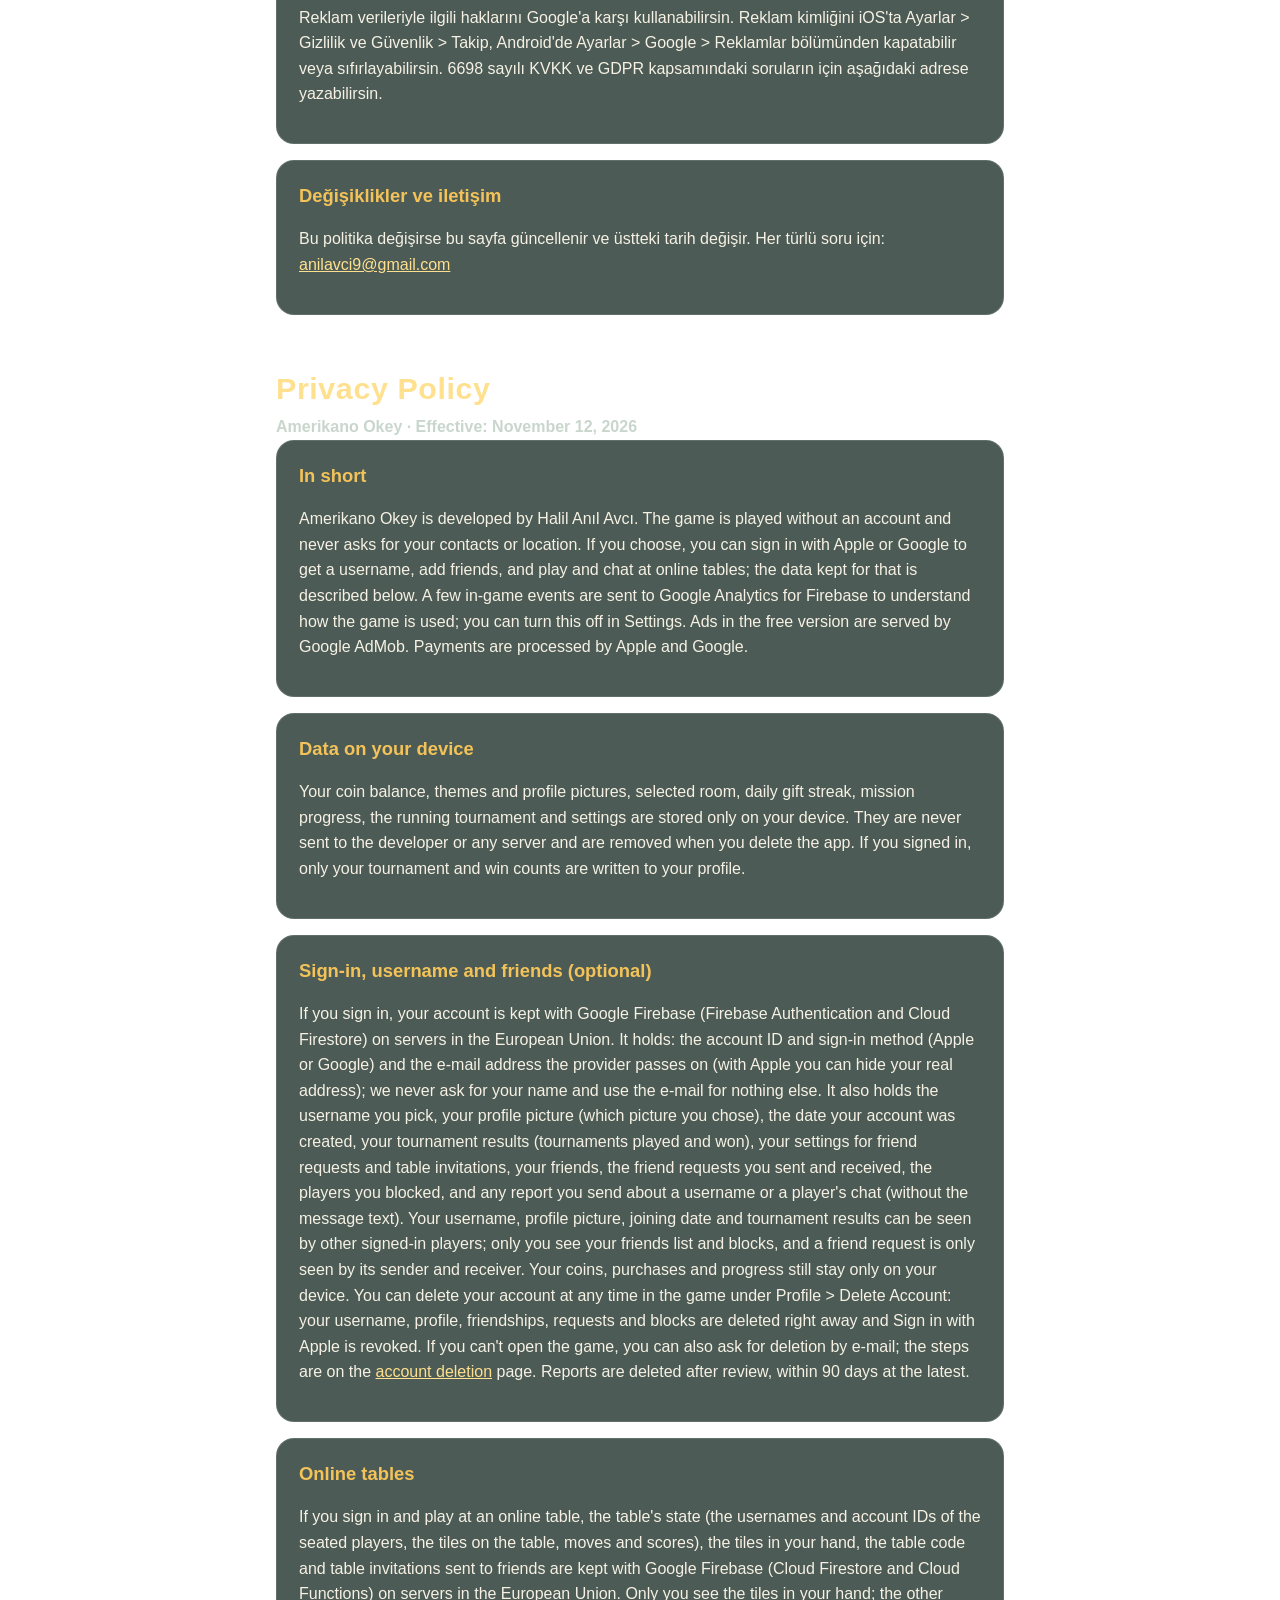
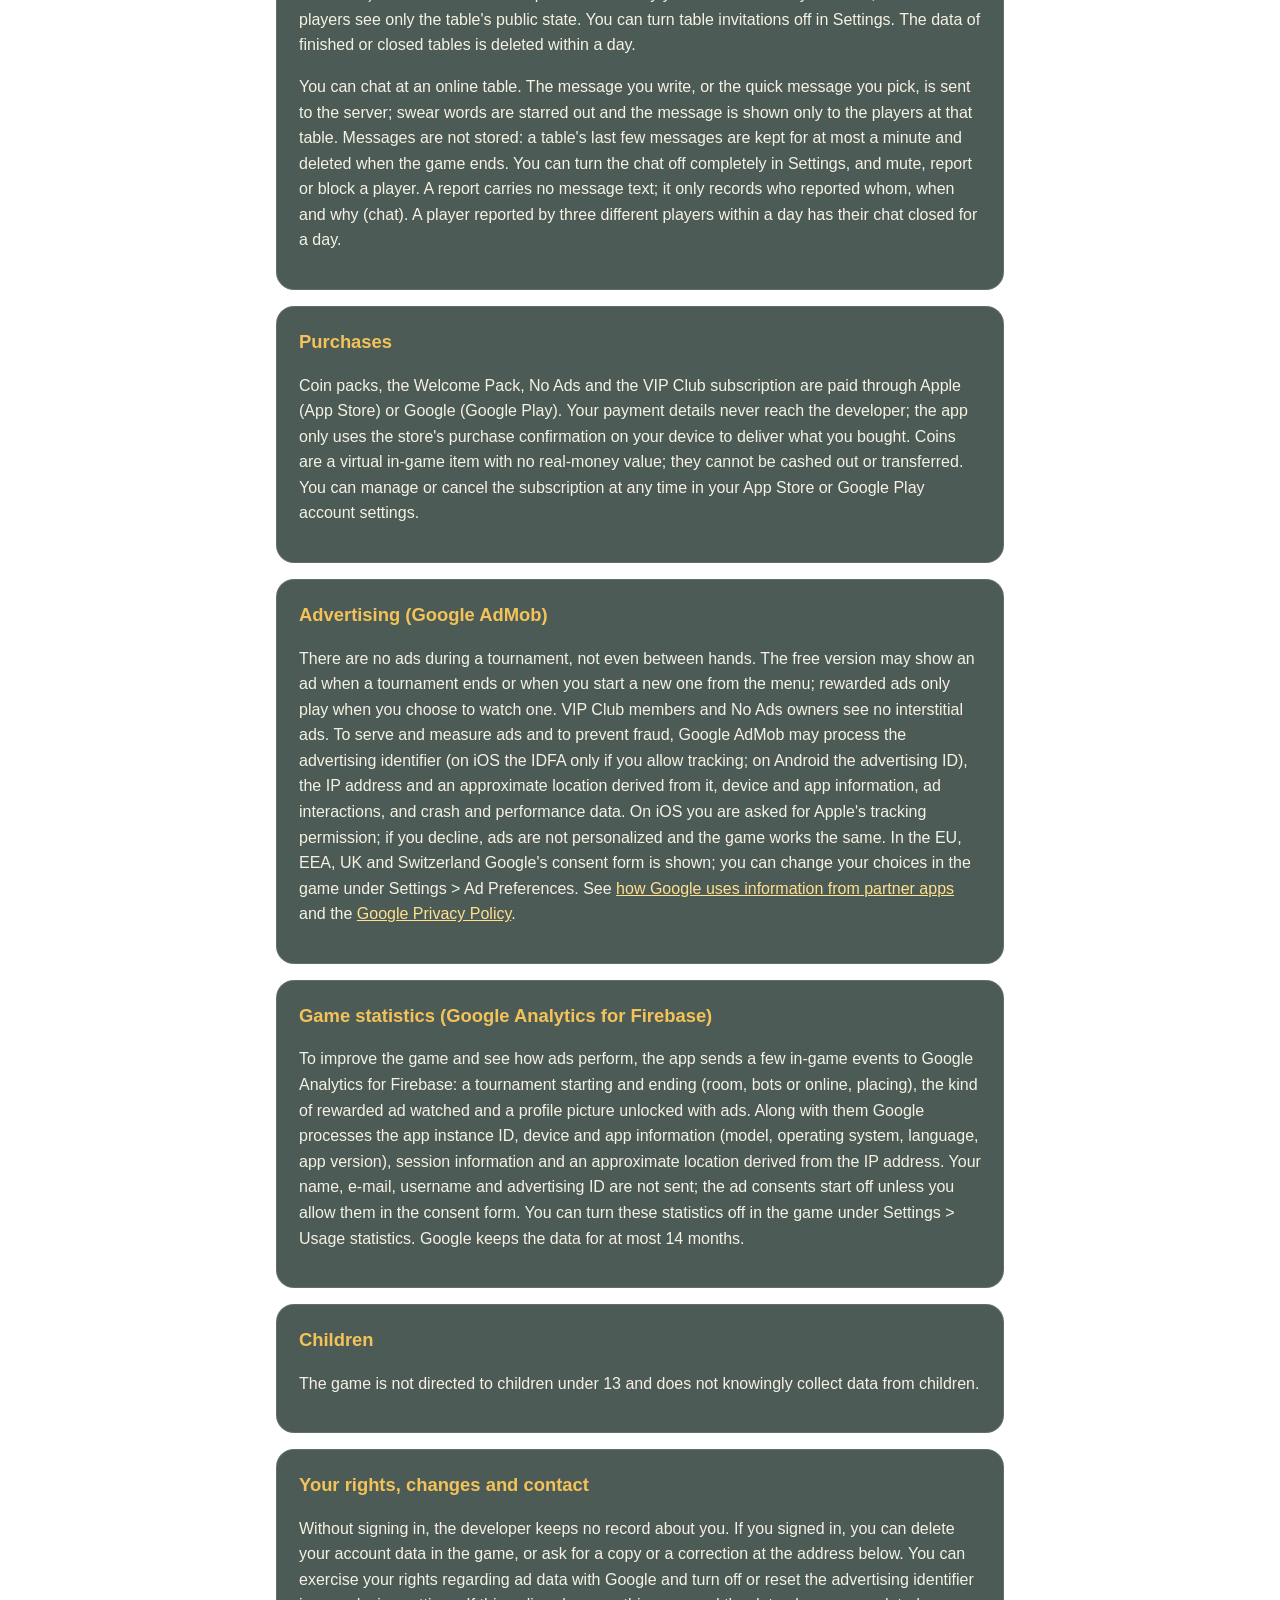
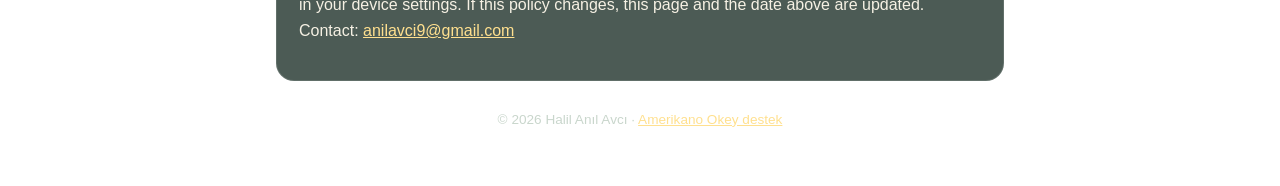
==== commit b246a63e: "Privacy policy for the table chat Online tables now have a chat: messages pass through the server, r" ====
--- a/gizlilik.html
+++ b/gizlilik.html
@@ -14,7 +14,7 @@
     <img src="icon.png" alt="Amerikano Okey simgesi">
     <div>
       <h1>Gizlilik Politikası</h1>
-      <p class="subtitle">Amerikano Okey · Yürürlük tarihi: 4 Kasım 2026</p>
+      <p class="subtitle">Amerikano Okey · Yürürlük tarihi: 12 Kasım 2026</p>
     </div>
   </header>
   <nav>
@@ -25,7 +25,7 @@
 
   <section>
     <h2>Kısaca</h2>
-    <p>Amerikano Okey'i Halil Anıl Avcı geliştirir. Oyun hesap açmadan oynanır; rehberini ya da konumunu istemez. İstersen Apple veya Google ile giriş yapıp bir kullanıcı adı alabilir arkadaş ekleyebilir ve online masalarda oynayabilirsin; bunun için tutulan veriler aşağıda anlatılıyor. Oyunun nasıl kullanıldığını anlamak için Google Analytics for Firebase'e birkaç oyun içi olay gönderilir; bunu Ayarlar'dan kapatabilirsin. Ücretsiz sürümdeki reklamlar Google AdMob ile gösterilir. Ödemeler Apple ve Google tarafından alınır.</p>
+    <p>Amerikano Okey'i Halil Anıl Avcı geliştirir. Oyun hesap açmadan oynanır; rehberini ya da konumunu istemez. İstersen Apple veya Google ile giriş yapıp bir kullanıcı adı alabilir, arkadaş ekleyebilir, online masalarda oynayıp sohbet edebilirsin; bunun için tutulan veriler aşağıda anlatılıyor. Oyunun nasıl kullanıldığını anlamak için Google Analytics for Firebase'e birkaç oyun içi olay gönderilir; bunu Ayarlar'dan kapatabilirsin. Ücretsiz sürümdeki reklamlar Google AdMob ile gösterilir. Ödemeler Apple ve Google tarafından alınır.</p>
   </section>
 
   <section>
@@ -41,15 +41,16 @@
       <li>Seçtiğin kullanıcı adı, profil resmin (hangi resmi seçtiğin), hesabının oluşturulma tarihi ve turnuva sonuçların (oynadığın turnuva ve birincilik sayısı)</li>
       <li>Arkadaşlık isteklerini ve masa davetlerini açıp kapattığın ayarlar</li>
       <li>Arkadaşların, gönderdiğin ve aldığın arkadaşlık istekleri, engellediğin oyuncular</li>
-      <li>Bir kullanıcı adını bildirirsen o bildirim</li>
+      <li>Bir kullanıcı adını ya da bir oyuncuyu sohbet yüzünden bildirirsen o bildirim (mesaj metni olmadan)</li>
     </ul>
-    <p>Kullanıcı adın, profil resmin, katılma tarihin ve turnuva sonuçların giriş yapmış diğer oyuncular tarafından görülebilir. Arkadaş listeni ve engellediklerini yalnızca sen görürsün; bir arkadaşlık isteğini yalnızca gönderen ve alan görür. Oyunda mesajlaşma yoktur. Altının, satın aldıkların ve oyun ilerlemen yine yalnızca cihazında kalır.</p>
+    <p>Kullanıcı adın, profil resmin, katılma tarihin ve turnuva sonuçların giriş yapmış diğer oyuncular tarafından görülebilir. Arkadaş listeni ve engellediklerini yalnızca sen görürsün; bir arkadaşlık isteğini yalnızca gönderen ve alan görür. Altının, satın aldıkların ve oyun ilerlemen yine yalnızca cihazında kalır.</p>
     <p>Hesabını istediğin zaman oyunda Profil &gt; Hesabı Sil ile silebilirsin. Silince kullanıcı adın, profilin, arkadaşlıkların, isteklerin ve engellediklerin hemen silinir, Apple ile girişin iptal edilir. Oyuna erişemiyorsan silme isteğini e-postayla da gönderebilirsin; adımlar <a href="hesap-silme.html">Hesap silme</a> sayfasında. Bildirimler incelendikten sonra, en geç 90 gün içinde silinir.</p>
   </section>
 
   <section>
     <h2>Online masalar</h2>
     <p>Giriş yapıp online masada oynarsan masanın durumu (oturan oyuncuların kullanıcı adları ve hesap kimlikleri, masadaki taşlar, hamleler, puanlar), senin elindeki taşlar, masa kodu ve arkadaşlarına gönderilen masa davetleri Google Firebase (Cloud Firestore ve Cloud Functions) üzerinde, Avrupa Birliği'ndeki sunucularda tutulur. Elindeki taşları yalnızca sen görürsün; masadaki diğer oyuncular yalnızca masanın herkese açık durumunu görür. Masa davetlerini Ayarlar'dan kapatabilirsin. Biten ya da kapanan masaların verileri bir gün içinde silinir.</p>
+    <p>Online masada sohbet edebilirsin. Yazdığın ya da seçtiğin hazır mesaj sunucuya gönderilir; küfürler yıldızlanır ve mesaj yalnızca o masadaki oyunculara gösterilir. Mesajlar saklanmaz: bir masanın son birkaç mesajı en fazla bir dakika tutulur ve oyun bitince silinir. Sohbeti Ayarlar'dan tamamen kapatabilir, bir oyuncuyu susturabilir, şikâyet edebilir ya da engelleyebilirsin. Şikâyete mesaj metni eklenmez; yalnızca kimin kimi, ne zaman ve hangi sebeple (sohbet) şikâyet ettiği kaydedilir. Bir gün içinde üç farklı oyuncunun şikâyet ettiği oyuncunun sohbeti bir günlüğüne kapanır.</p>
   </section>
 
   <section>
@@ -94,11 +95,11 @@
 
   <div class="lang" id="english">
     <h1>Privacy Policy</h1>
-    <p class="subtitle">Amerikano Okey · Effective: November 4, 2026</p>
+    <p class="subtitle">Amerikano Okey · Effective: November 12, 2026</p>
 
     <section>
       <h2>In short</h2>
-      <p>Amerikano Okey is developed by Halil Anıl Avcı. The game is played without an account and never asks for your contacts or location. If you choose, you can sign in with Apple or Google to get a username, add friends and play at online tables; the data kept for that is described below. A few in-game events are sent to Google Analytics for Firebase to understand how the game is used; you can turn this off in Settings. Ads in the free version are served by Google AdMob. Payments are processed by Apple and Google.</p>
+      <p>Amerikano Okey is developed by Halil Anıl Avcı. The game is played without an account and never asks for your contacts or location. If you choose, you can sign in with Apple or Google to get a username, add friends, and play and chat at online tables; the data kept for that is described below. A few in-game events are sent to Google Analytics for Firebase to understand how the game is used; you can turn this off in Settings. Ads in the free version are served by Google AdMob. Payments are processed by Apple and Google.</p>
     </section>
     <section>
       <h2>Data on your device</h2>
@@ -106,11 +107,12 @@
     </section>
     <section>
       <h2>Sign-in, username and friends (optional)</h2>
-      <p>If you sign in, your account is kept with Google Firebase (Firebase Authentication and Cloud Firestore) on servers in the European Union. It holds: the account ID and sign-in method (Apple or Google) and the e-mail address the provider passes on (with Apple you can hide your real address); we never ask for your name and use the e-mail for nothing else. It also holds the username you pick, your profile picture (which picture you chose), the date your account was created, your tournament results (tournaments played and won), your settings for friend requests and table invitations, your friends, the friend requests you sent and received, the players you blocked, and any username report you send. Your username, profile picture, joining date and tournament results can be seen by other signed-in players; only you see your friends list and blocks, and a friend request is only seen by its sender and receiver. There is no messaging in the game. Your coins, purchases and progress still stay only on your device. You can delete your account at any time in the game under Profile &gt; Delete Account: your username, profile, friendships, requests and blocks are deleted right away and Sign in with Apple is revoked. If you can't open the game, you can also ask for deletion by e-mail; the steps are on the <a href="hesap-silme.html#english">account deletion</a> page. Reports are deleted after review, within 90 days at the latest.</p>
+      <p>If you sign in, your account is kept with Google Firebase (Firebase Authentication and Cloud Firestore) on servers in the European Union. It holds: the account ID and sign-in method (Apple or Google) and the e-mail address the provider passes on (with Apple you can hide your real address); we never ask for your name and use the e-mail for nothing else. It also holds the username you pick, your profile picture (which picture you chose), the date your account was created, your tournament results (tournaments played and won), your settings for friend requests and table invitations, your friends, the friend requests you sent and received, the players you blocked, and any report you send about a username or a player's chat (without the message text). Your username, profile picture, joining date and tournament results can be seen by other signed-in players; only you see your friends list and blocks, and a friend request is only seen by its sender and receiver. Your coins, purchases and progress still stay only on your device. You can delete your account at any time in the game under Profile &gt; Delete Account: your username, profile, friendships, requests and blocks are deleted right away and Sign in with Apple is revoked. If you can't open the game, you can also ask for deletion by e-mail; the steps are on the <a href="hesap-silme.html#english">account deletion</a> page. Reports are deleted after review, within 90 days at the latest.</p>
     </section>
     <section>
       <h2>Online tables</h2>
       <p>If you sign in and play at an online table, the table's state (the usernames and account IDs of the seated players, the tiles on the table, moves and scores), the tiles in your hand, the table code and table invitations sent to friends are kept with Google Firebase (Cloud Firestore and Cloud Functions) on servers in the European Union. Only you see the tiles in your hand; the other players see only the table's public state. You can turn table invitations off in Settings. The data of finished or closed tables is deleted within a day.</p>
+      <p>You can chat at an online table. The message you write, or the quick message you pick, is sent to the server; swear words are starred out and the message is shown only to the players at that table. Messages are not stored: a table's last few messages are kept for at most a minute and deleted when the game ends. You can turn the chat off completely in Settings, and mute, report or block a player. A report carries no message text; it only records who reported whom, when and why (chat). A player reported by three different players within a day has their chat closed for a day.</p>
     </section>
     <section>
       <h2>Purchases</h2>
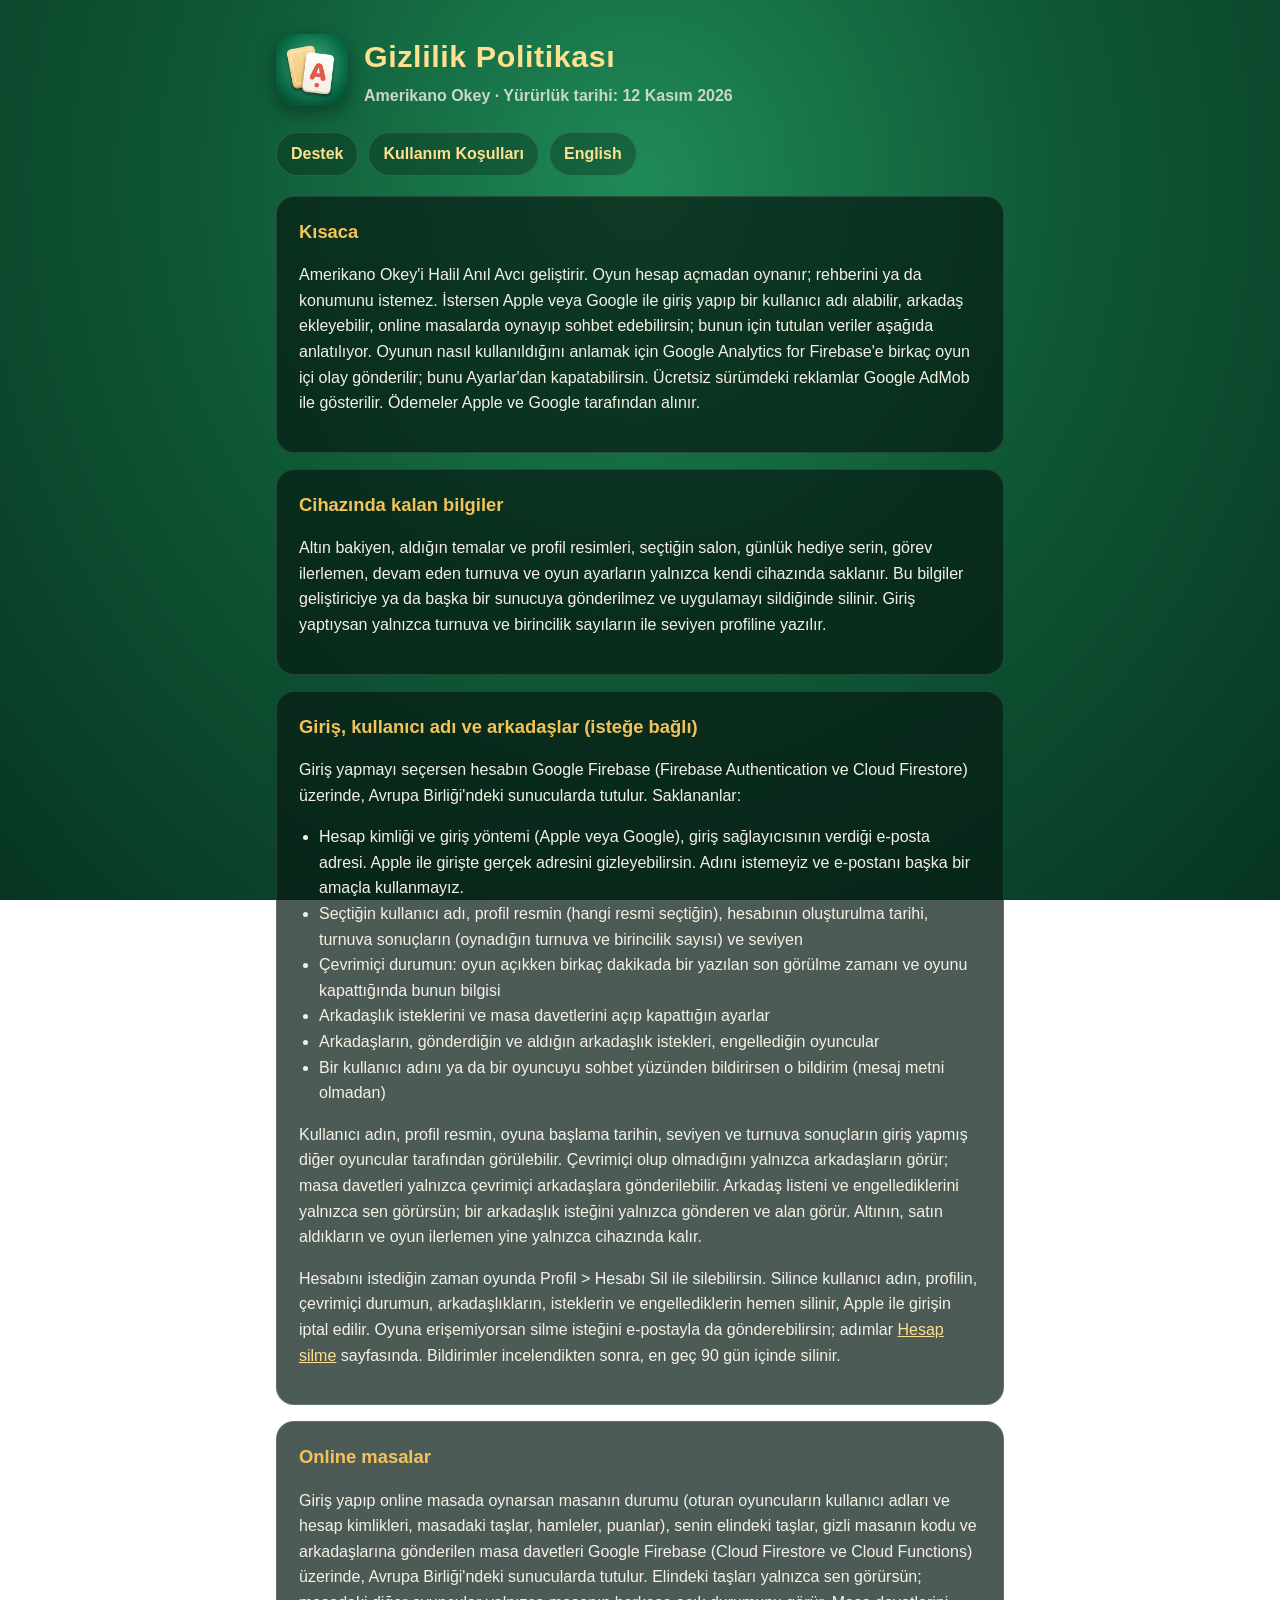
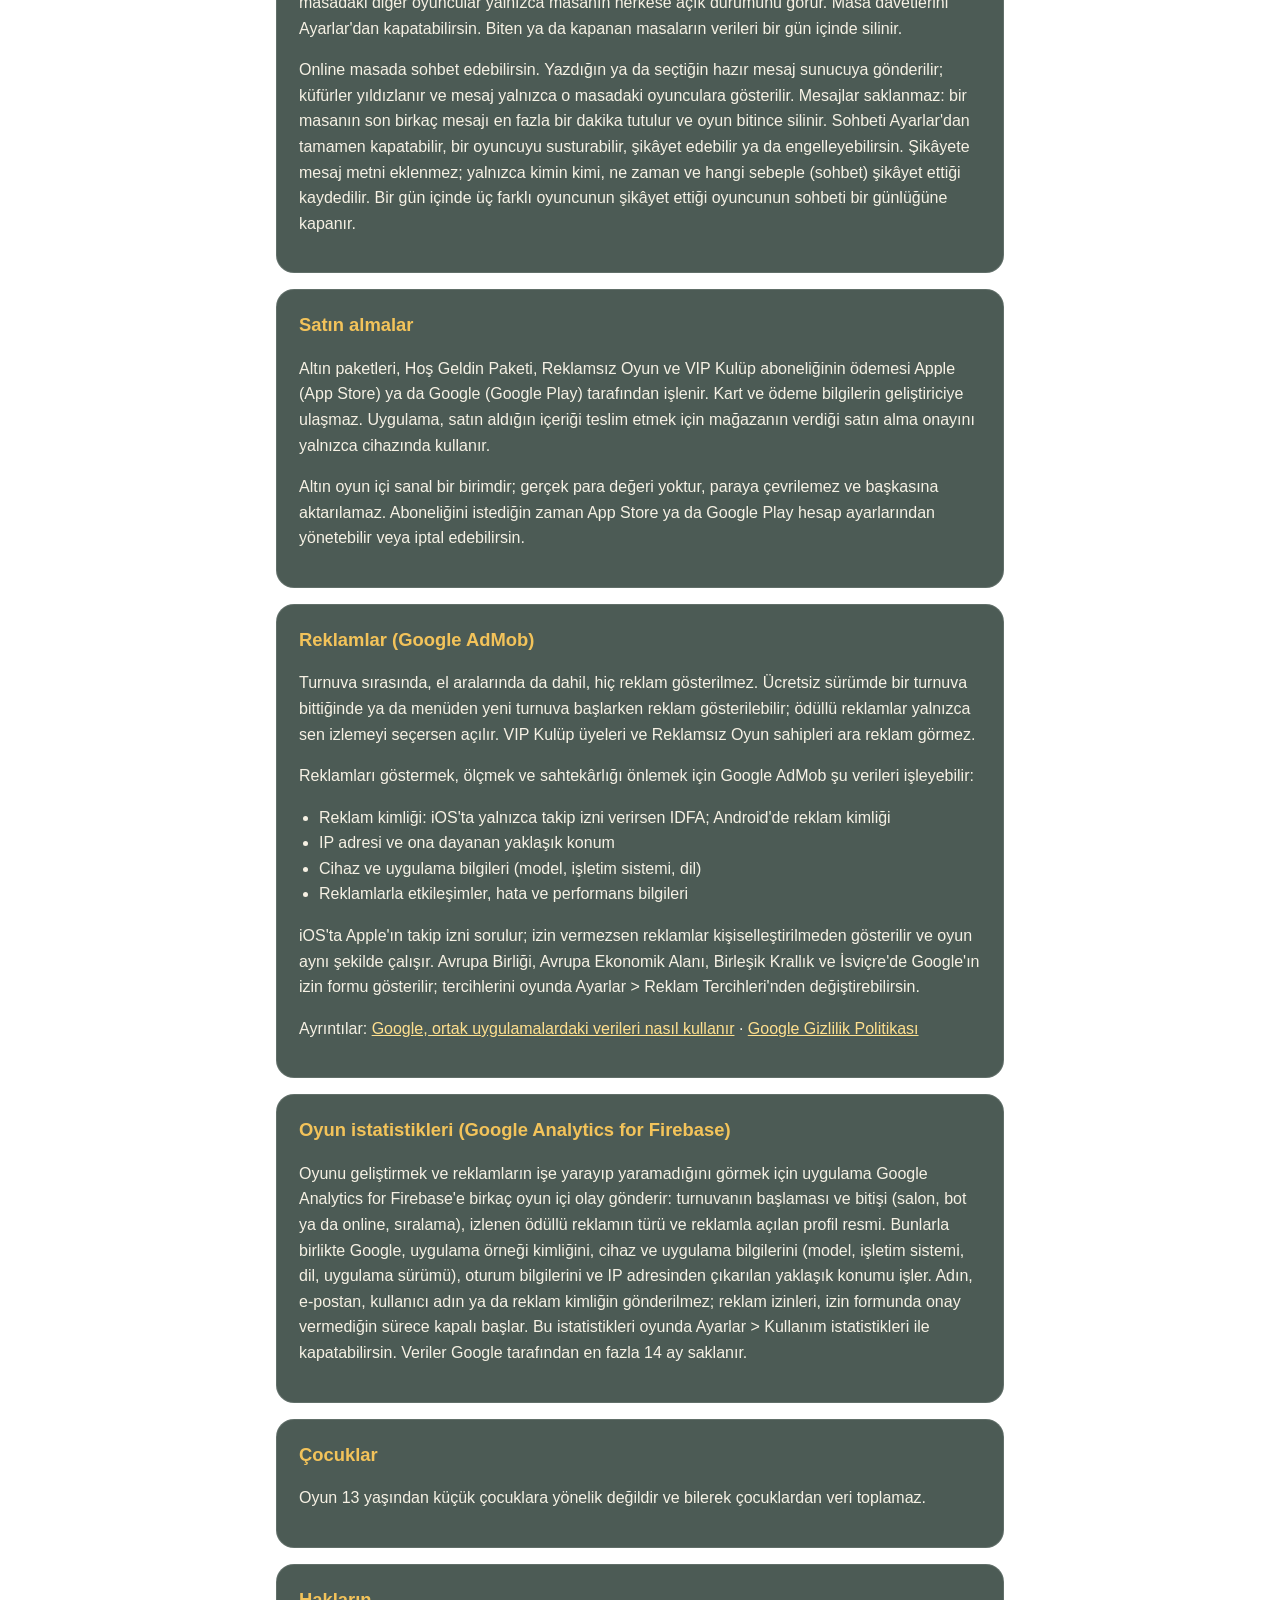
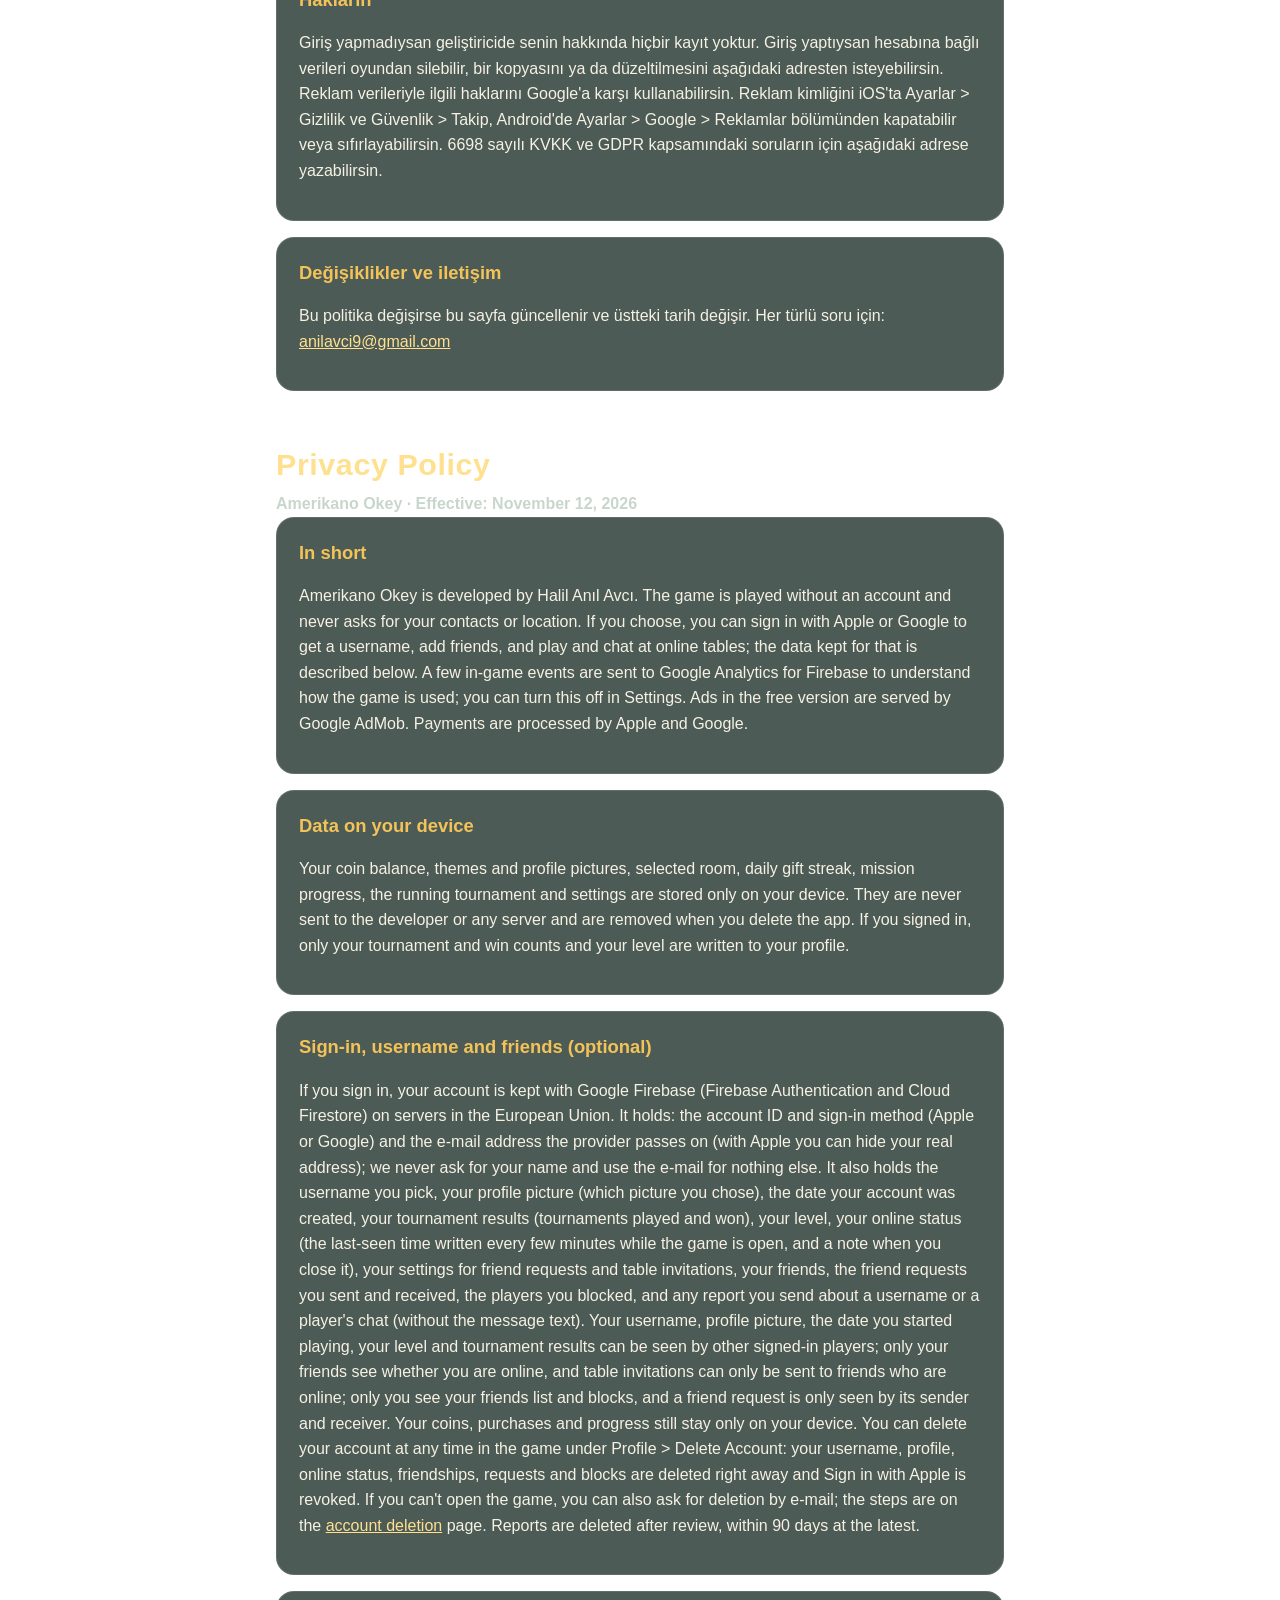
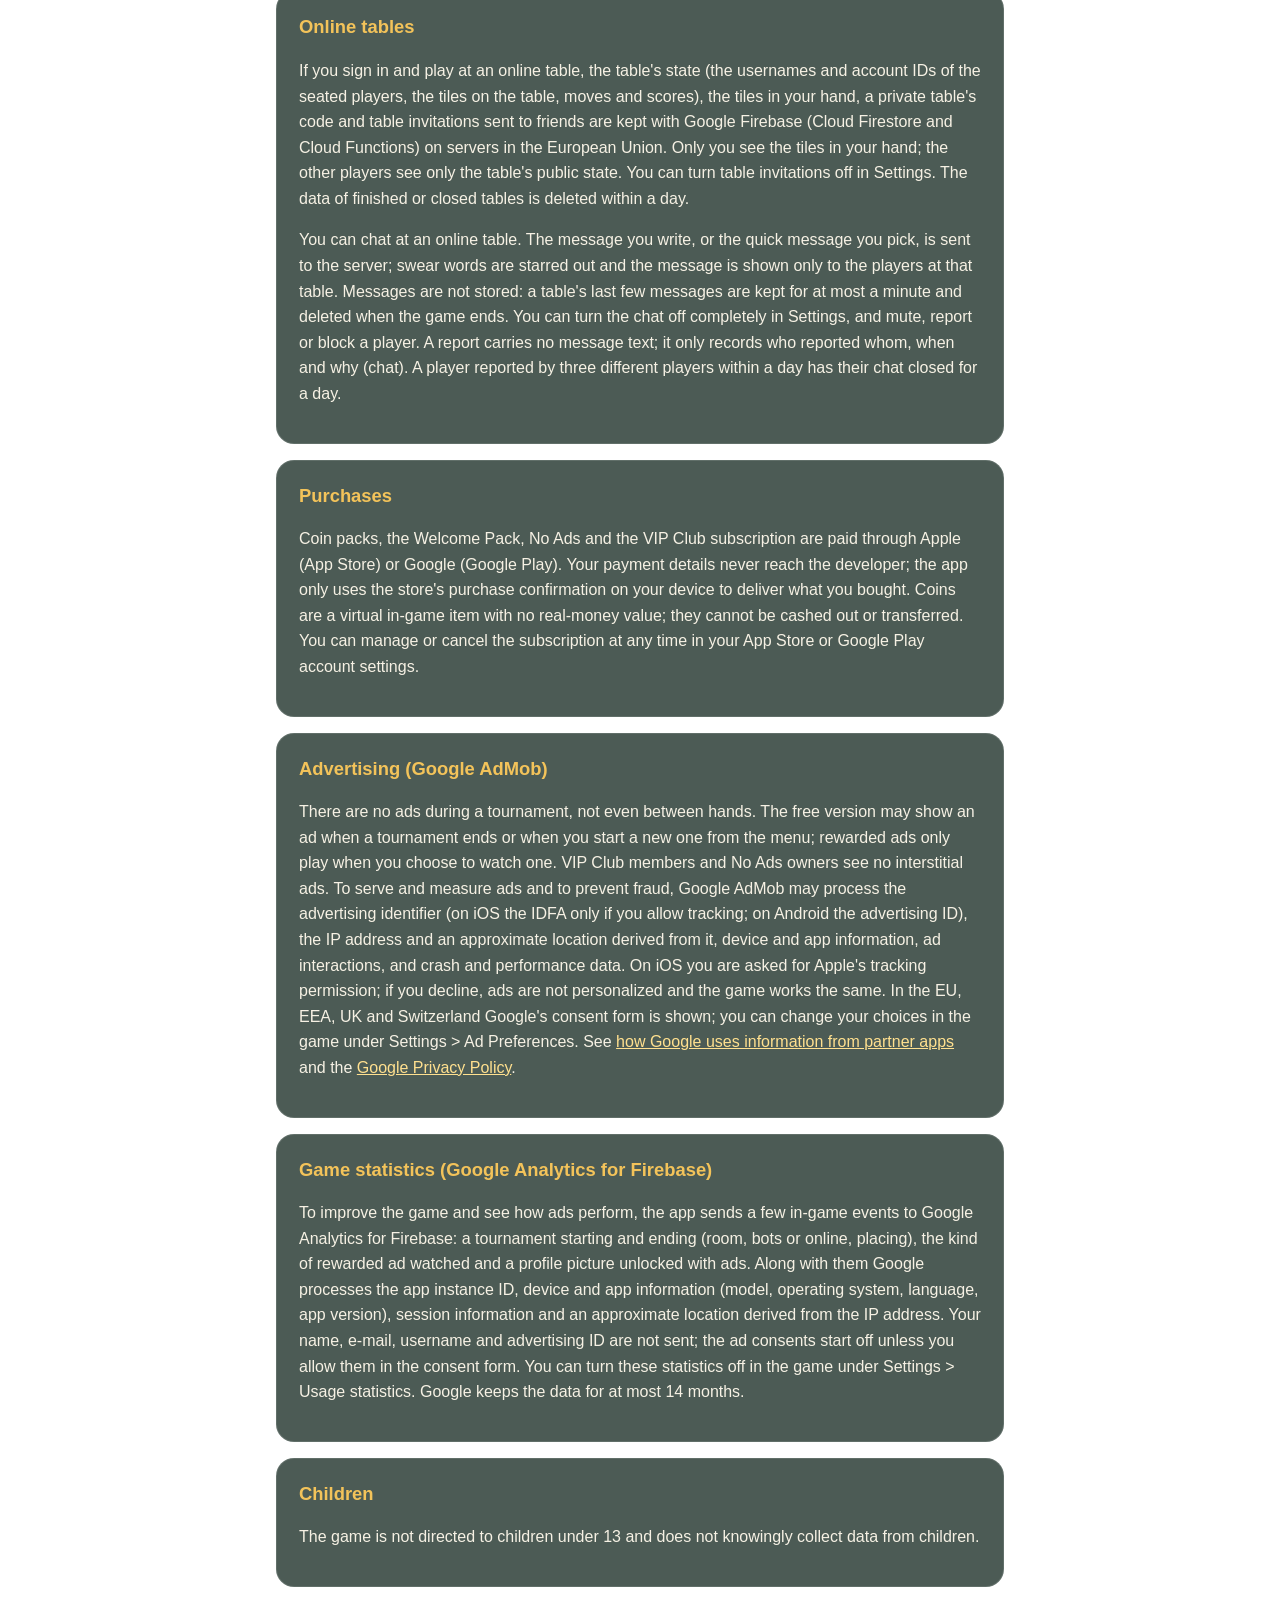
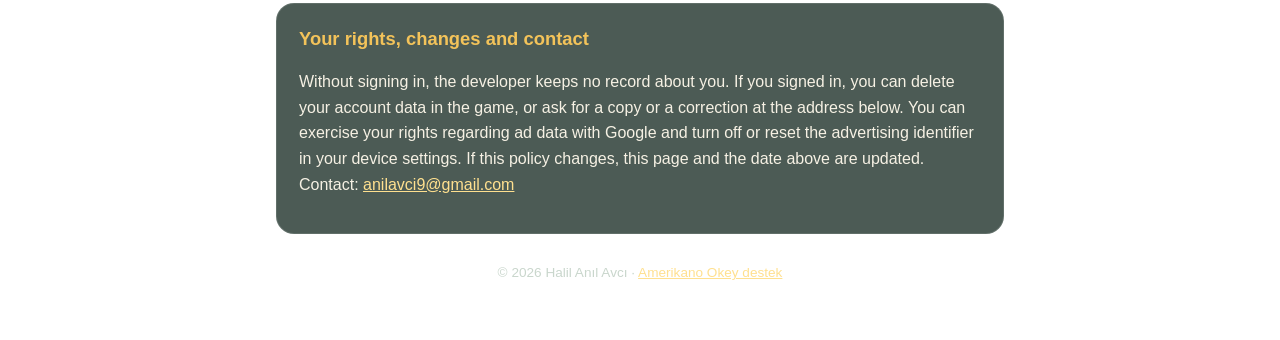
==== commit 11f67e16: "Privacy policy: online status for friends and the level Co-Authored-By: Claude Opus 5.5 <noreply@ant" ====
--- a/gizlilik.html
+++ b/gizlilik.html
@@ -30,7 +30,7 @@
 
   <section>
     <h2>Cihazında kalan bilgiler</h2>
-    <p>Altın bakiyen, aldığın temalar ve profil resimleri, seçtiğin salon, günlük hediye serin, görev ilerlemen, devam eden turnuva ve oyun ayarların yalnızca kendi cihazında saklanır. Bu bilgiler geliştiriciye ya da başka bir sunucuya gönderilmez ve uygulamayı sildiğinde silinir. Giriş yaptıysan yalnızca turnuva ve birincilik sayıların profiline yazılır.</p>
+    <p>Altın bakiyen, aldığın temalar ve profil resimleri, seçtiğin salon, günlük hediye serin, görev ilerlemen, devam eden turnuva ve oyun ayarların yalnızca kendi cihazında saklanır. Bu bilgiler geliştiriciye ya da başka bir sunucuya gönderilmez ve uygulamayı sildiğinde silinir. Giriş yaptıysan yalnızca turnuva ve birincilik sayıların ile seviyen profiline yazılır.</p>
   </section>
 
   <section>
@@ -38,18 +38,19 @@
     <p>Giriş yapmayı seçersen hesabın Google Firebase (Firebase Authentication ve Cloud Firestore) üzerinde, Avrupa Birliği'ndeki sunucularda tutulur. Saklananlar:</p>
     <ul>
       <li>Hesap kimliği ve giriş yöntemi (Apple veya Google), giriş sağlayıcısının verdiği e-posta adresi. Apple ile girişte gerçek adresini gizleyebilirsin. Adını istemeyiz ve e-postanı başka bir amaçla kullanmayız.</li>
-      <li>Seçtiğin kullanıcı adı, profil resmin (hangi resmi seçtiğin), hesabının oluşturulma tarihi ve turnuva sonuçların (oynadığın turnuva ve birincilik sayısı)</li>
+      <li>Seçtiğin kullanıcı adı, profil resmin (hangi resmi seçtiğin), hesabının oluşturulma tarihi, turnuva sonuçların (oynadığın turnuva ve birincilik sayısı) ve seviyen</li>
+      <li>Çevrimiçi durumun: oyun açıkken birkaç dakikada bir yazılan son görülme zamanı ve oyunu kapattığında bunun bilgisi</li>
       <li>Arkadaşlık isteklerini ve masa davetlerini açıp kapattığın ayarlar</li>
       <li>Arkadaşların, gönderdiğin ve aldığın arkadaşlık istekleri, engellediğin oyuncular</li>
       <li>Bir kullanıcı adını ya da bir oyuncuyu sohbet yüzünden bildirirsen o bildirim (mesaj metni olmadan)</li>
     </ul>
-    <p>Kullanıcı adın, profil resmin, katılma tarihin ve turnuva sonuçların giriş yapmış diğer oyuncular tarafından görülebilir. Arkadaş listeni ve engellediklerini yalnızca sen görürsün; bir arkadaşlık isteğini yalnızca gönderen ve alan görür. Altının, satın aldıkların ve oyun ilerlemen yine yalnızca cihazında kalır.</p>
-    <p>Hesabını istediğin zaman oyunda Profil &gt; Hesabı Sil ile silebilirsin. Silince kullanıcı adın, profilin, arkadaşlıkların, isteklerin ve engellediklerin hemen silinir, Apple ile girişin iptal edilir. Oyuna erişemiyorsan silme isteğini e-postayla da gönderebilirsin; adımlar <a href="hesap-silme.html">Hesap silme</a> sayfasında. Bildirimler incelendikten sonra, en geç 90 gün içinde silinir.</p>
+    <p>Kullanıcı adın, profil resmin, oyuna başlama tarihin, seviyen ve turnuva sonuçların giriş yapmış diğer oyuncular tarafından görülebilir. Çevrimiçi olup olmadığını yalnızca arkadaşların görür; masa davetleri yalnızca çevrimiçi arkadaşlara gönderilebilir. Arkadaş listeni ve engellediklerini yalnızca sen görürsün; bir arkadaşlık isteğini yalnızca gönderen ve alan görür. Altının, satın aldıkların ve oyun ilerlemen yine yalnızca cihazında kalır.</p>
+    <p>Hesabını istediğin zaman oyunda Profil &gt; Hesabı Sil ile silebilirsin. Silince kullanıcı adın, profilin, çevrimiçi durumun, arkadaşlıkların, isteklerin ve engellediklerin hemen silinir, Apple ile girişin iptal edilir. Oyuna erişemiyorsan silme isteğini e-postayla da gönderebilirsin; adımlar <a href="hesap-silme.html">Hesap silme</a> sayfasında. Bildirimler incelendikten sonra, en geç 90 gün içinde silinir.</p>
   </section>
 
   <section>
     <h2>Online masalar</h2>
-    <p>Giriş yapıp online masada oynarsan masanın durumu (oturan oyuncuların kullanıcı adları ve hesap kimlikleri, masadaki taşlar, hamleler, puanlar), senin elindeki taşlar, masa kodu ve arkadaşlarına gönderilen masa davetleri Google Firebase (Cloud Firestore ve Cloud Functions) üzerinde, Avrupa Birliği'ndeki sunucularda tutulur. Elindeki taşları yalnızca sen görürsün; masadaki diğer oyuncular yalnızca masanın herkese açık durumunu görür. Masa davetlerini Ayarlar'dan kapatabilirsin. Biten ya da kapanan masaların verileri bir gün içinde silinir.</p>
+    <p>Giriş yapıp online masada oynarsan masanın durumu (oturan oyuncuların kullanıcı adları ve hesap kimlikleri, masadaki taşlar, hamleler, puanlar), senin elindeki taşlar, gizli masanın kodu ve arkadaşlarına gönderilen masa davetleri Google Firebase (Cloud Firestore ve Cloud Functions) üzerinde, Avrupa Birliği'ndeki sunucularda tutulur. Elindeki taşları yalnızca sen görürsün; masadaki diğer oyuncular yalnızca masanın herkese açık durumunu görür. Masa davetlerini Ayarlar'dan kapatabilirsin. Biten ya da kapanan masaların verileri bir gün içinde silinir.</p>
     <p>Online masada sohbet edebilirsin. Yazdığın ya da seçtiğin hazır mesaj sunucuya gönderilir; küfürler yıldızlanır ve mesaj yalnızca o masadaki oyunculara gösterilir. Mesajlar saklanmaz: bir masanın son birkaç mesajı en fazla bir dakika tutulur ve oyun bitince silinir. Sohbeti Ayarlar'dan tamamen kapatabilir, bir oyuncuyu susturabilir, şikâyet edebilir ya da engelleyebilirsin. Şikâyete mesaj metni eklenmez; yalnızca kimin kimi, ne zaman ve hangi sebeple (sohbet) şikâyet ettiği kaydedilir. Bir gün içinde üç farklı oyuncunun şikâyet ettiği oyuncunun sohbeti bir günlüğüne kapanır.</p>
   </section>
 
@@ -103,15 +104,15 @@
     </section>
     <section>
       <h2>Data on your device</h2>
-      <p>Your coin balance, themes and profile pictures, selected room, daily gift streak, mission progress, the running tournament and settings are stored only on your device. They are never sent to the developer or any server and are removed when you delete the app. If you signed in, only your tournament and win counts are written to your profile.</p>
+      <p>Your coin balance, themes and profile pictures, selected room, daily gift streak, mission progress, the running tournament and settings are stored only on your device. They are never sent to the developer or any server and are removed when you delete the app. If you signed in, only your tournament and win counts and your level are written to your profile.</p>
     </section>
     <section>
       <h2>Sign-in, username and friends (optional)</h2>
-      <p>If you sign in, your account is kept with Google Firebase (Firebase Authentication and Cloud Firestore) on servers in the European Union. It holds: the account ID and sign-in method (Apple or Google) and the e-mail address the provider passes on (with Apple you can hide your real address); we never ask for your name and use the e-mail for nothing else. It also holds the username you pick, your profile picture (which picture you chose), the date your account was created, your tournament results (tournaments played and won), your settings for friend requests and table invitations, your friends, the friend requests you sent and received, the players you blocked, and any report you send about a username or a player's chat (without the message text). Your username, profile picture, joining date and tournament results can be seen by other signed-in players; only you see your friends list and blocks, and a friend request is only seen by its sender and receiver. Your coins, purchases and progress still stay only on your device. You can delete your account at any time in the game under Profile &gt; Delete Account: your username, profile, friendships, requests and blocks are deleted right away and Sign in with Apple is revoked. If you can't open the game, you can also ask for deletion by e-mail; the steps are on the <a href="hesap-silme.html#english">account deletion</a> page. Reports are deleted after review, within 90 days at the latest.</p>
+      <p>If you sign in, your account is kept with Google Firebase (Firebase Authentication and Cloud Firestore) on servers in the European Union. It holds: the account ID and sign-in method (Apple or Google) and the e-mail address the provider passes on (with Apple you can hide your real address); we never ask for your name and use the e-mail for nothing else. It also holds the username you pick, your profile picture (which picture you chose), the date your account was created, your tournament results (tournaments played and won), your level, your online status (the last-seen time written every few minutes while the game is open, and a note when you close it), your settings for friend requests and table invitations, your friends, the friend requests you sent and received, the players you blocked, and any report you send about a username or a player's chat (without the message text). Your username, profile picture, the date you started playing, your level and tournament results can be seen by other signed-in players; only your friends see whether you are online, and table invitations can only be sent to friends who are online; only you see your friends list and blocks, and a friend request is only seen by its sender and receiver. Your coins, purchases and progress still stay only on your device. You can delete your account at any time in the game under Profile &gt; Delete Account: your username, profile, online status, friendships, requests and blocks are deleted right away and Sign in with Apple is revoked. If you can't open the game, you can also ask for deletion by e-mail; the steps are on the <a href="hesap-silme.html#english">account deletion</a> page. Reports are deleted after review, within 90 days at the latest.</p>
     </section>
     <section>
       <h2>Online tables</h2>
-      <p>If you sign in and play at an online table, the table's state (the usernames and account IDs of the seated players, the tiles on the table, moves and scores), the tiles in your hand, the table code and table invitations sent to friends are kept with Google Firebase (Cloud Firestore and Cloud Functions) on servers in the European Union. Only you see the tiles in your hand; the other players see only the table's public state. You can turn table invitations off in Settings. The data of finished or closed tables is deleted within a day.</p>
+      <p>If you sign in and play at an online table, the table's state (the usernames and account IDs of the seated players, the tiles on the table, moves and scores), the tiles in your hand, a private table's code and table invitations sent to friends are kept with Google Firebase (Cloud Firestore and Cloud Functions) on servers in the European Union. Only you see the tiles in your hand; the other players see only the table's public state. You can turn table invitations off in Settings. The data of finished or closed tables is deleted within a day.</p>
       <p>You can chat at an online table. The message you write, or the quick message you pick, is sent to the server; swear words are starred out and the message is shown only to the players at that table. Messages are not stored: a table's last few messages are kept for at most a minute and deleted when the game ends. You can turn the chat off completely in Settings, and mute, report or block a player. A report carries no message text; it only records who reported whom, when and why (chat). A player reported by three different players within a day has their chat closed for a day.</p>
     </section>
     <section>
